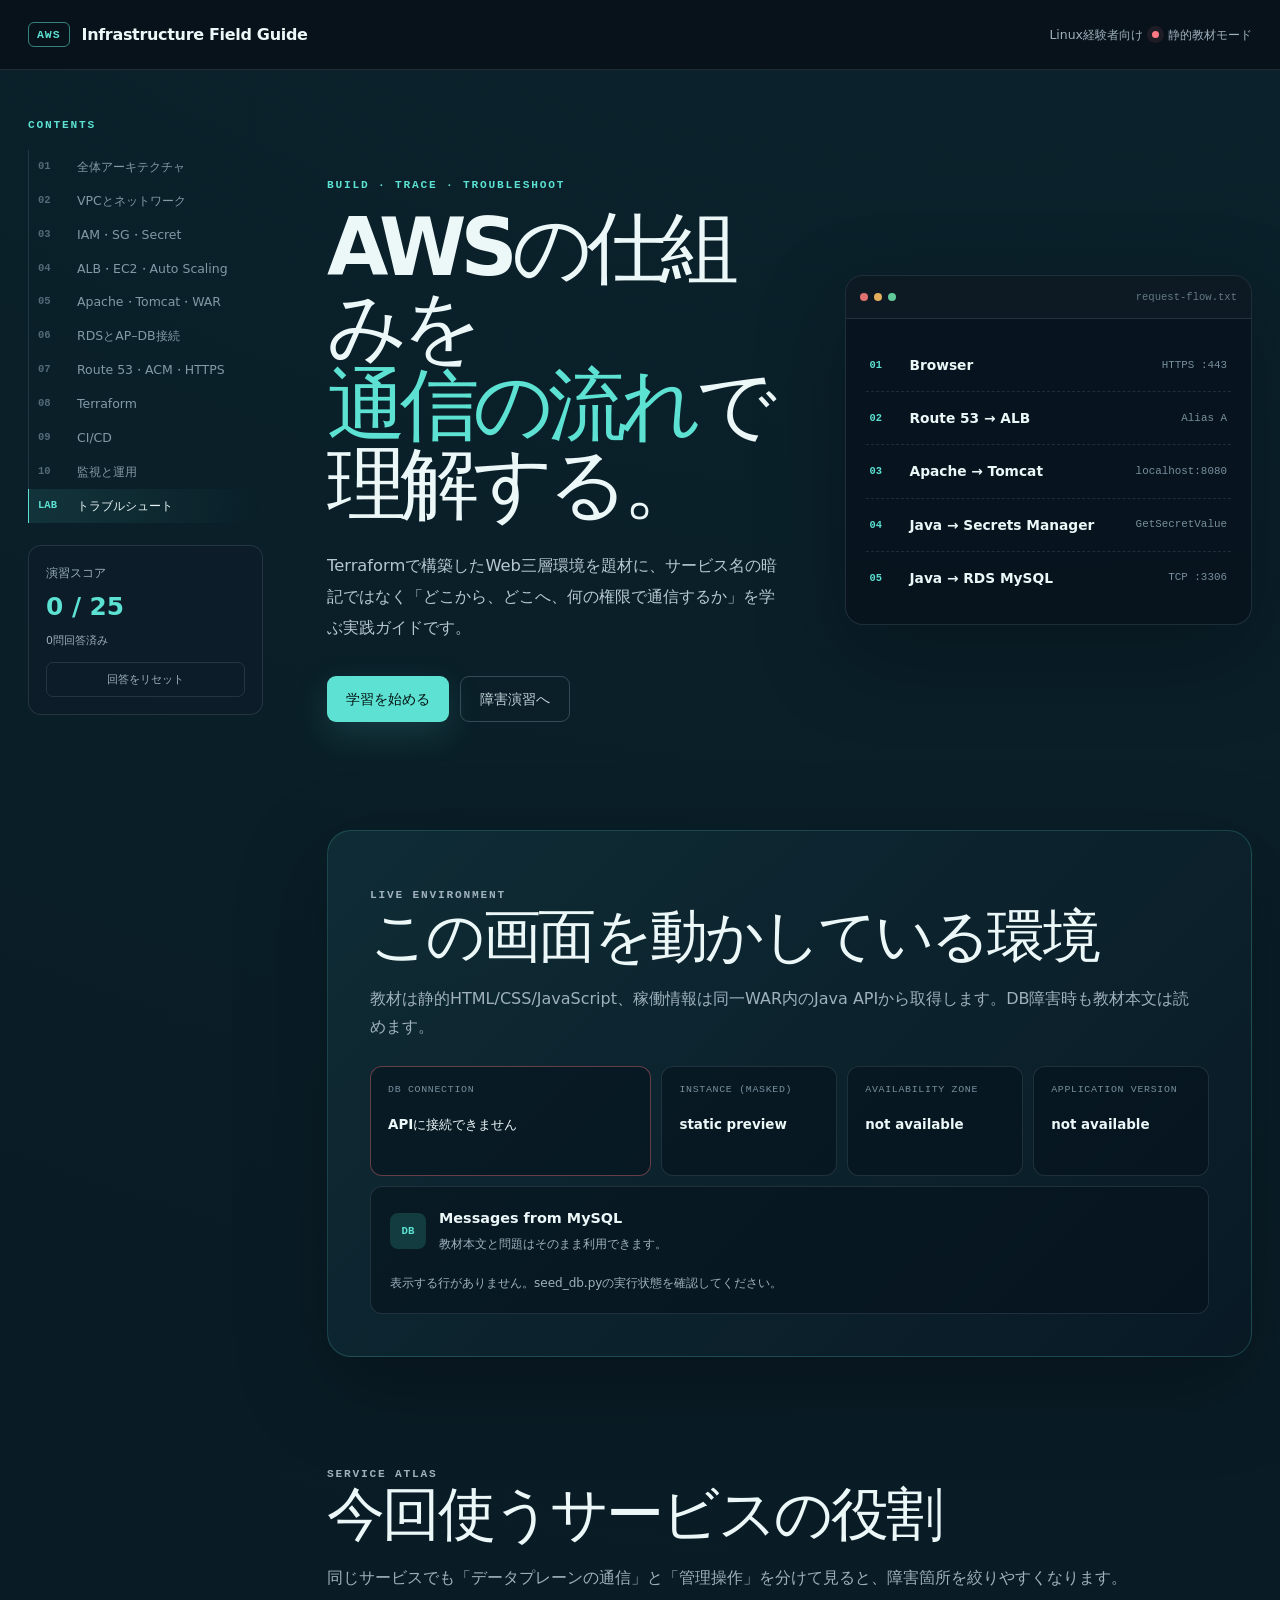
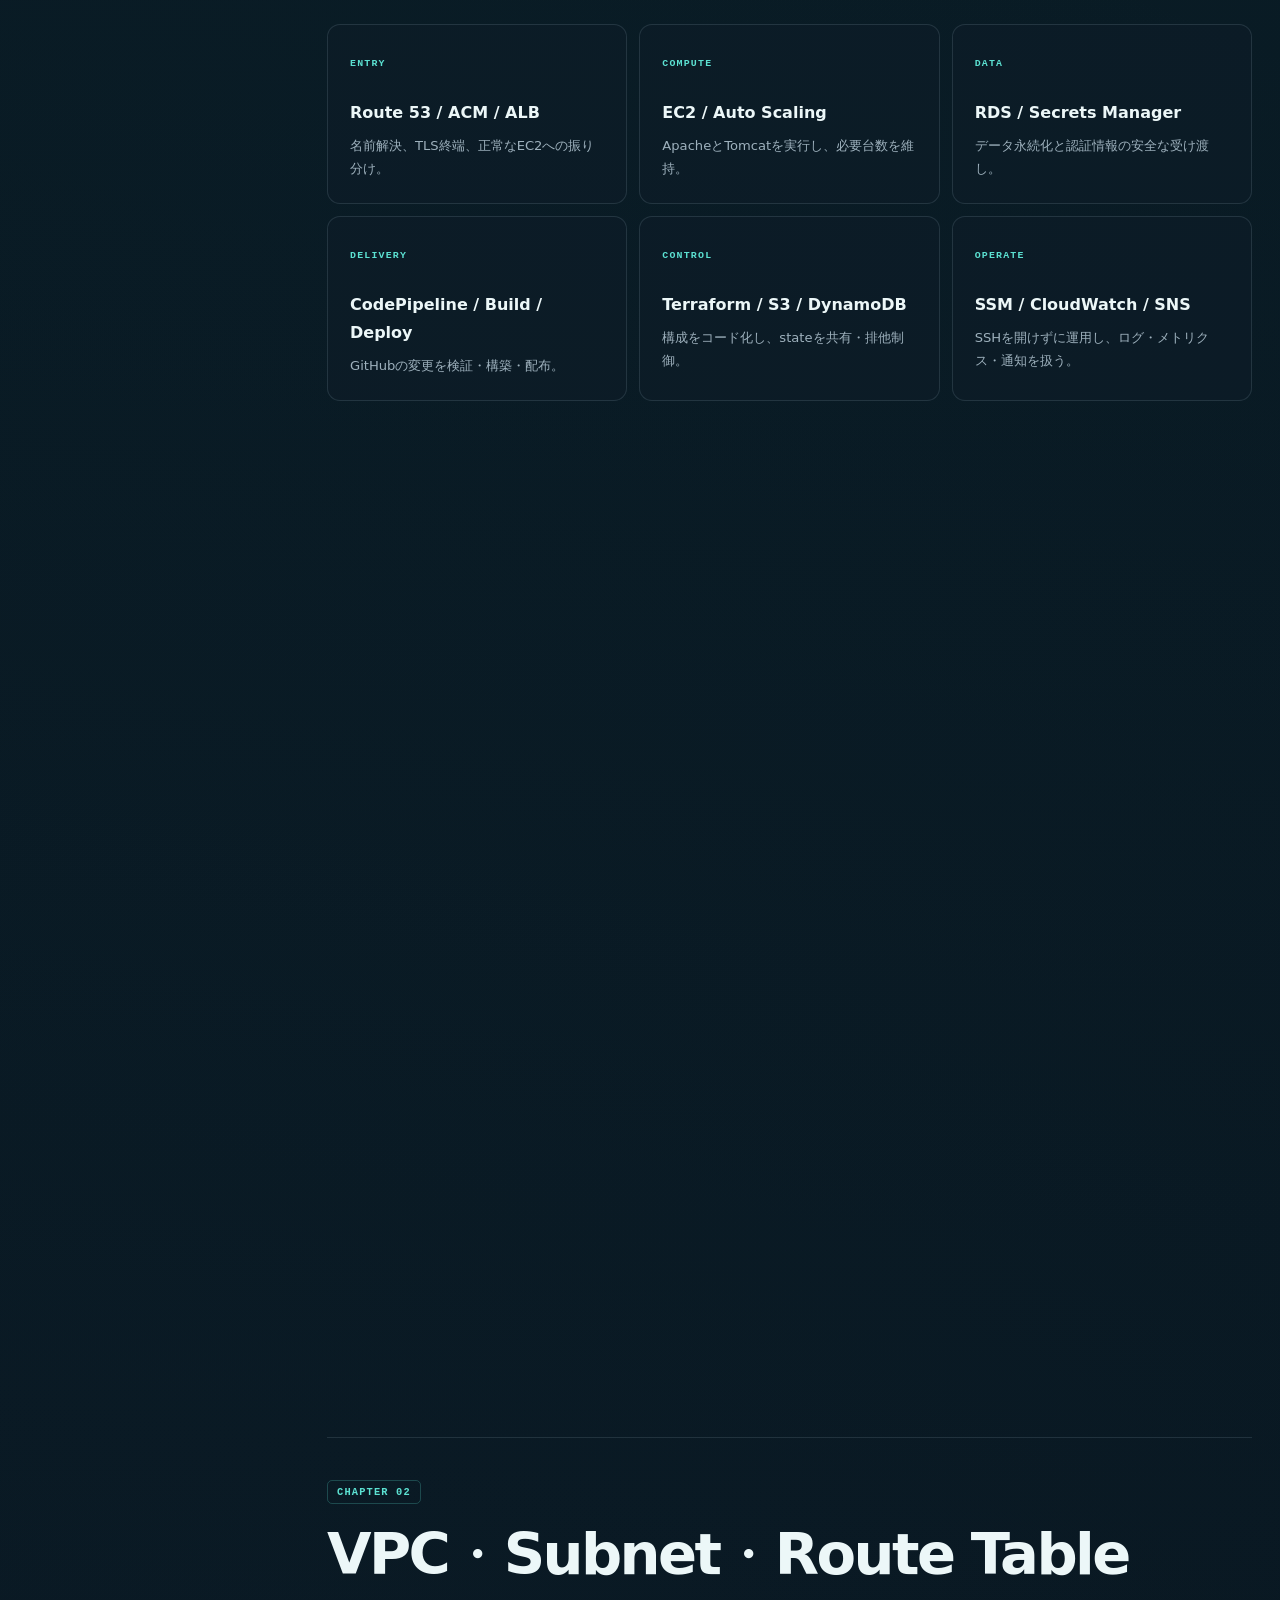
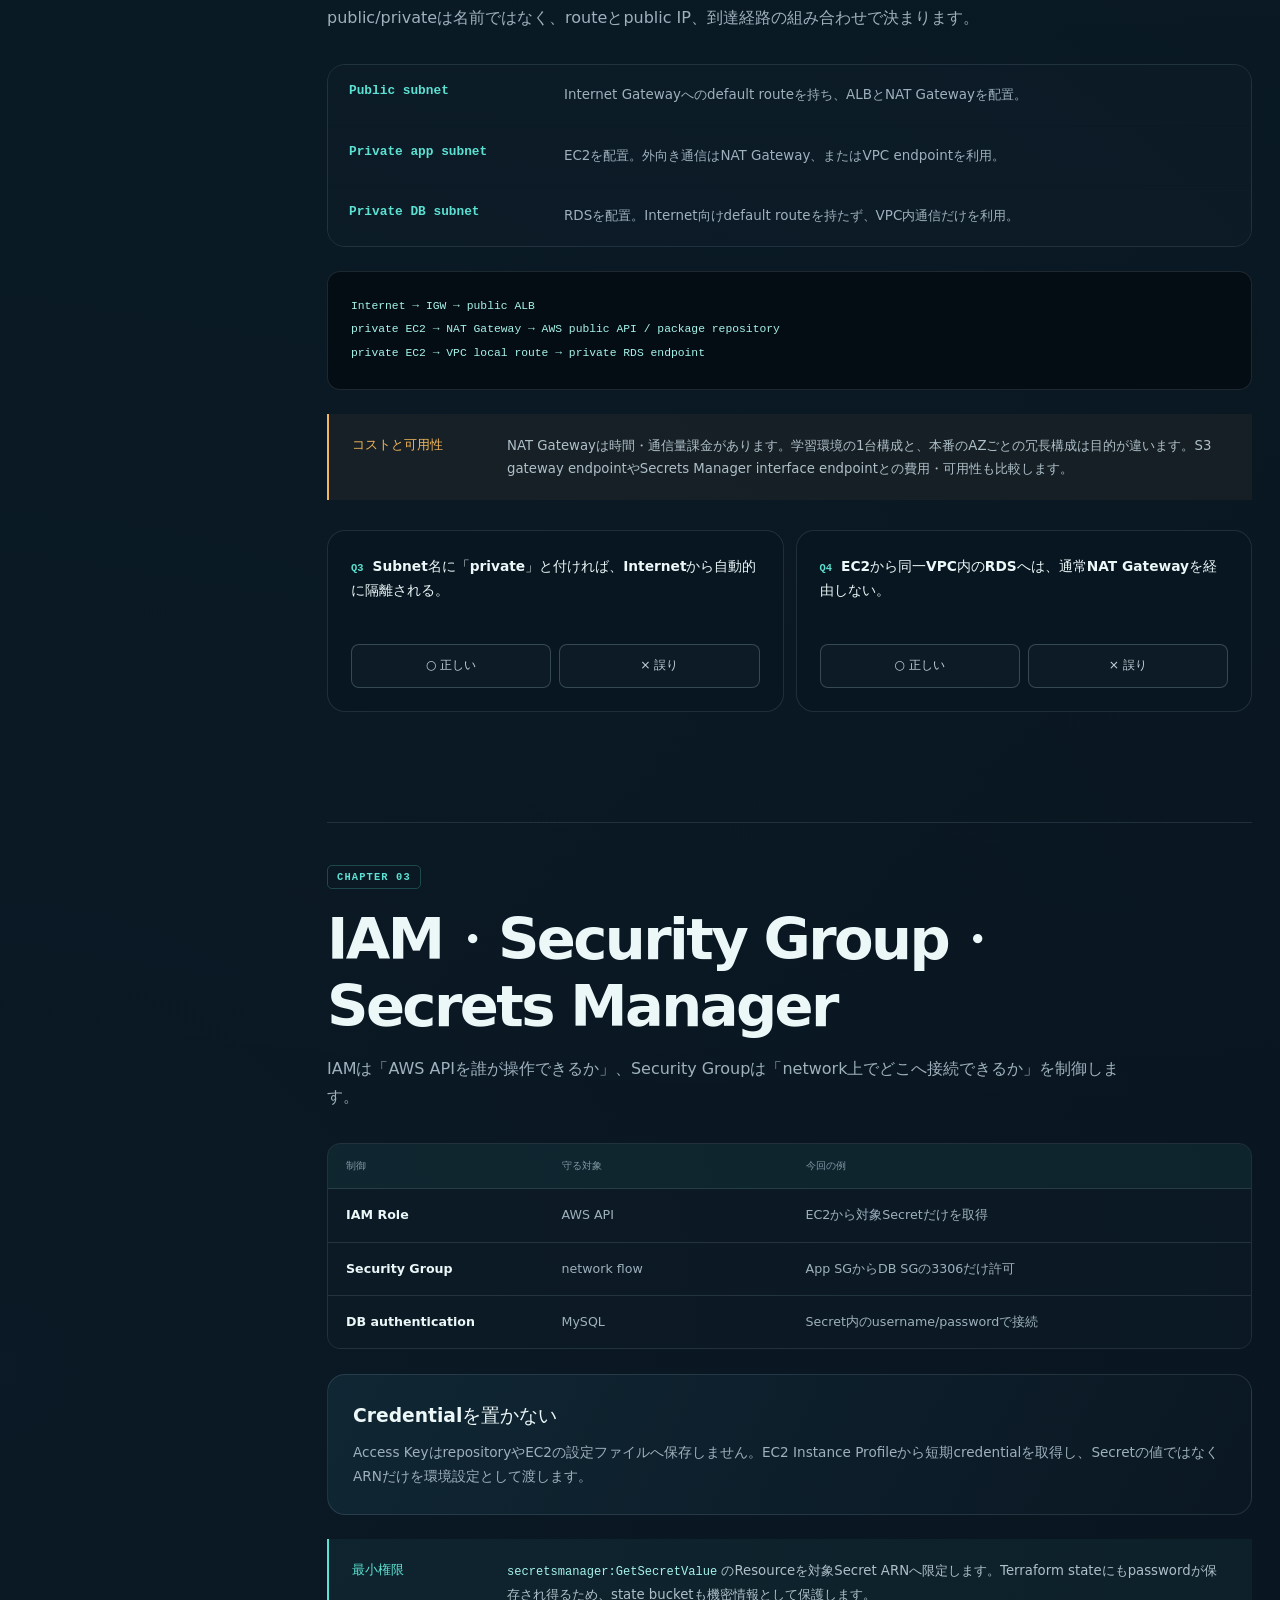
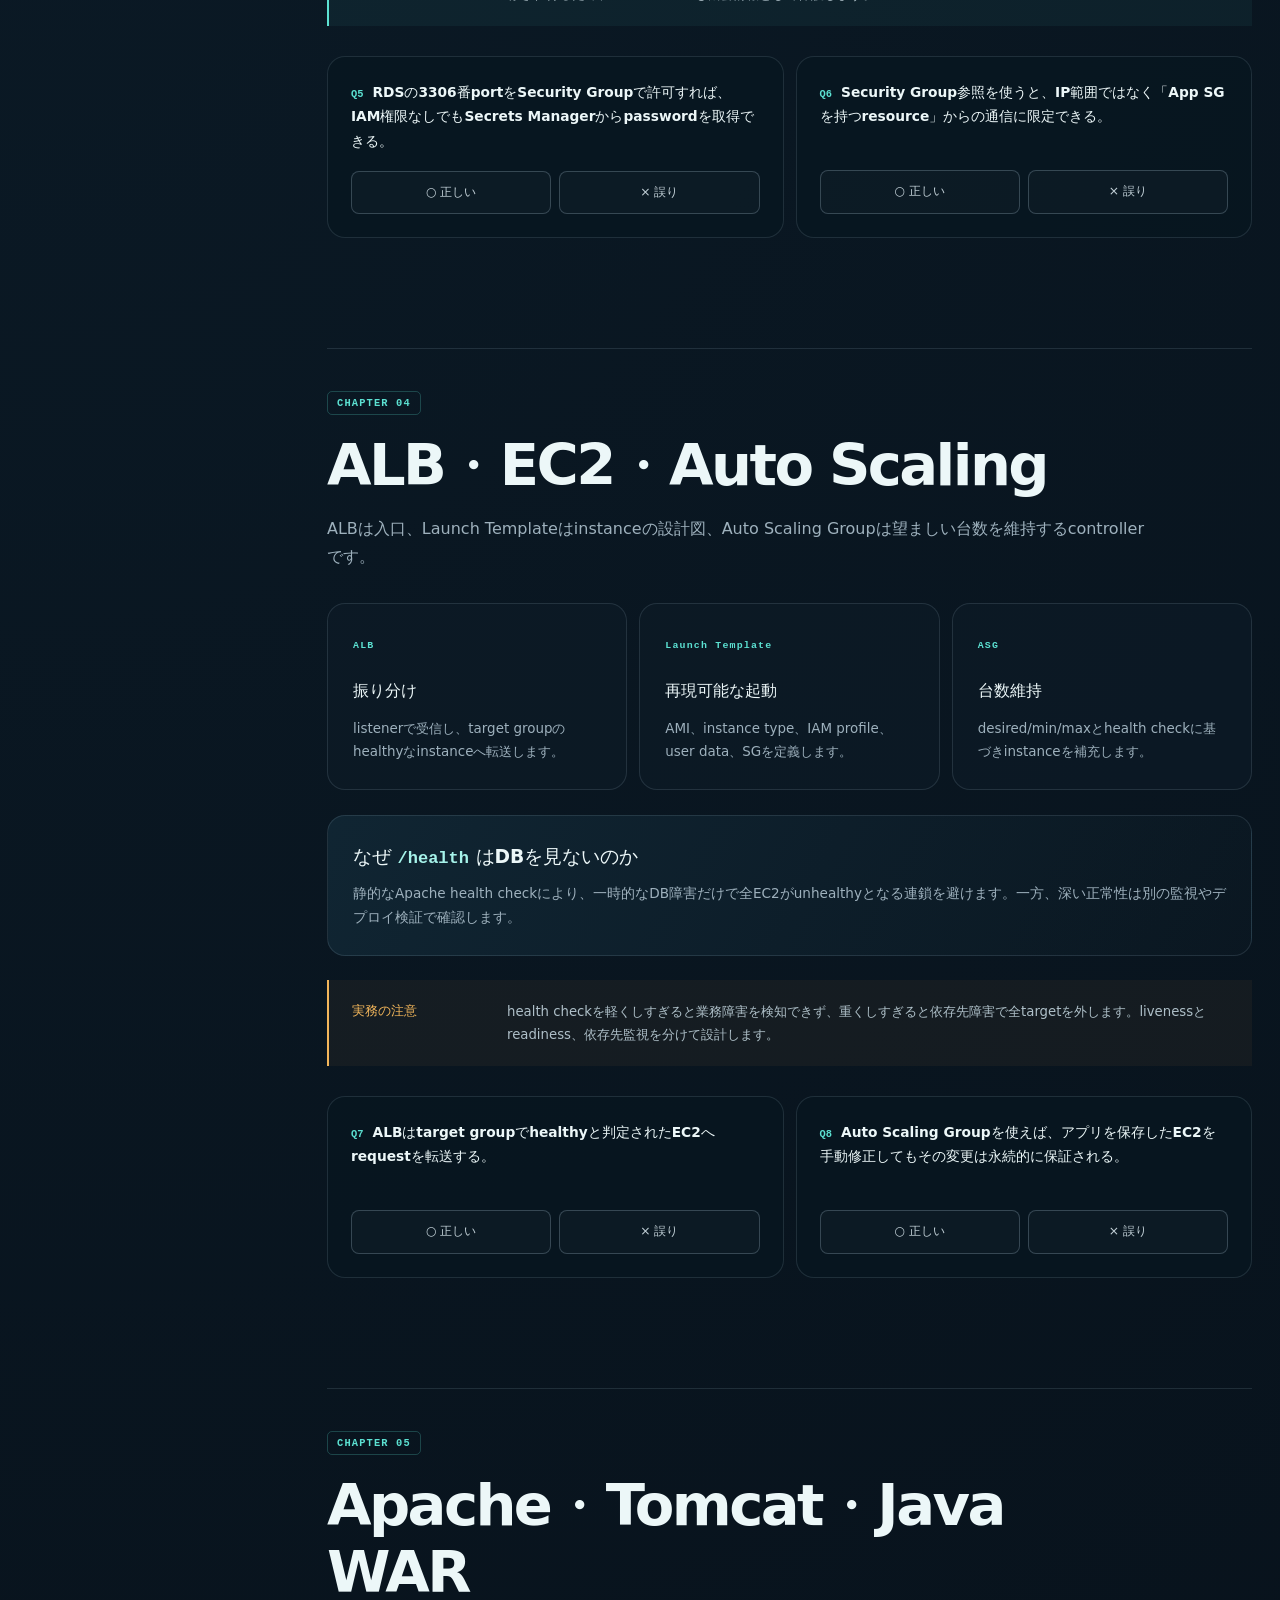
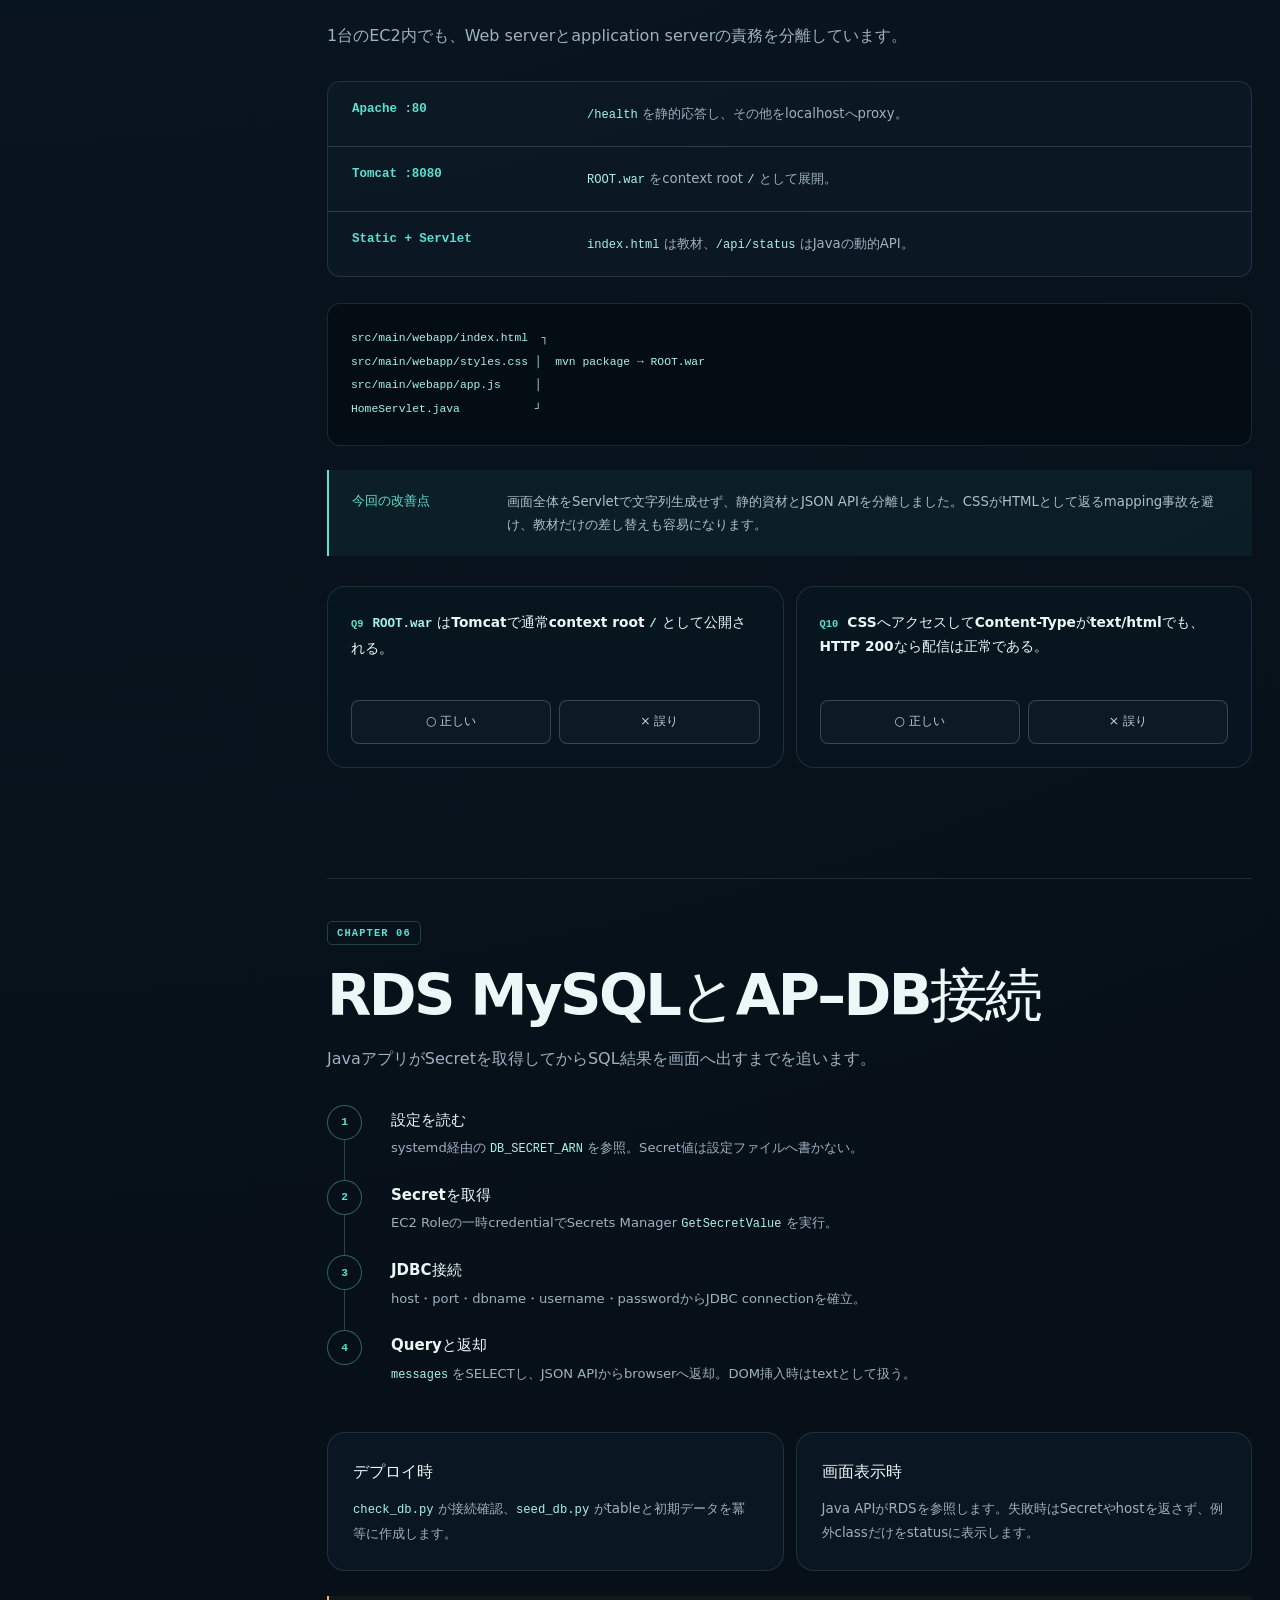
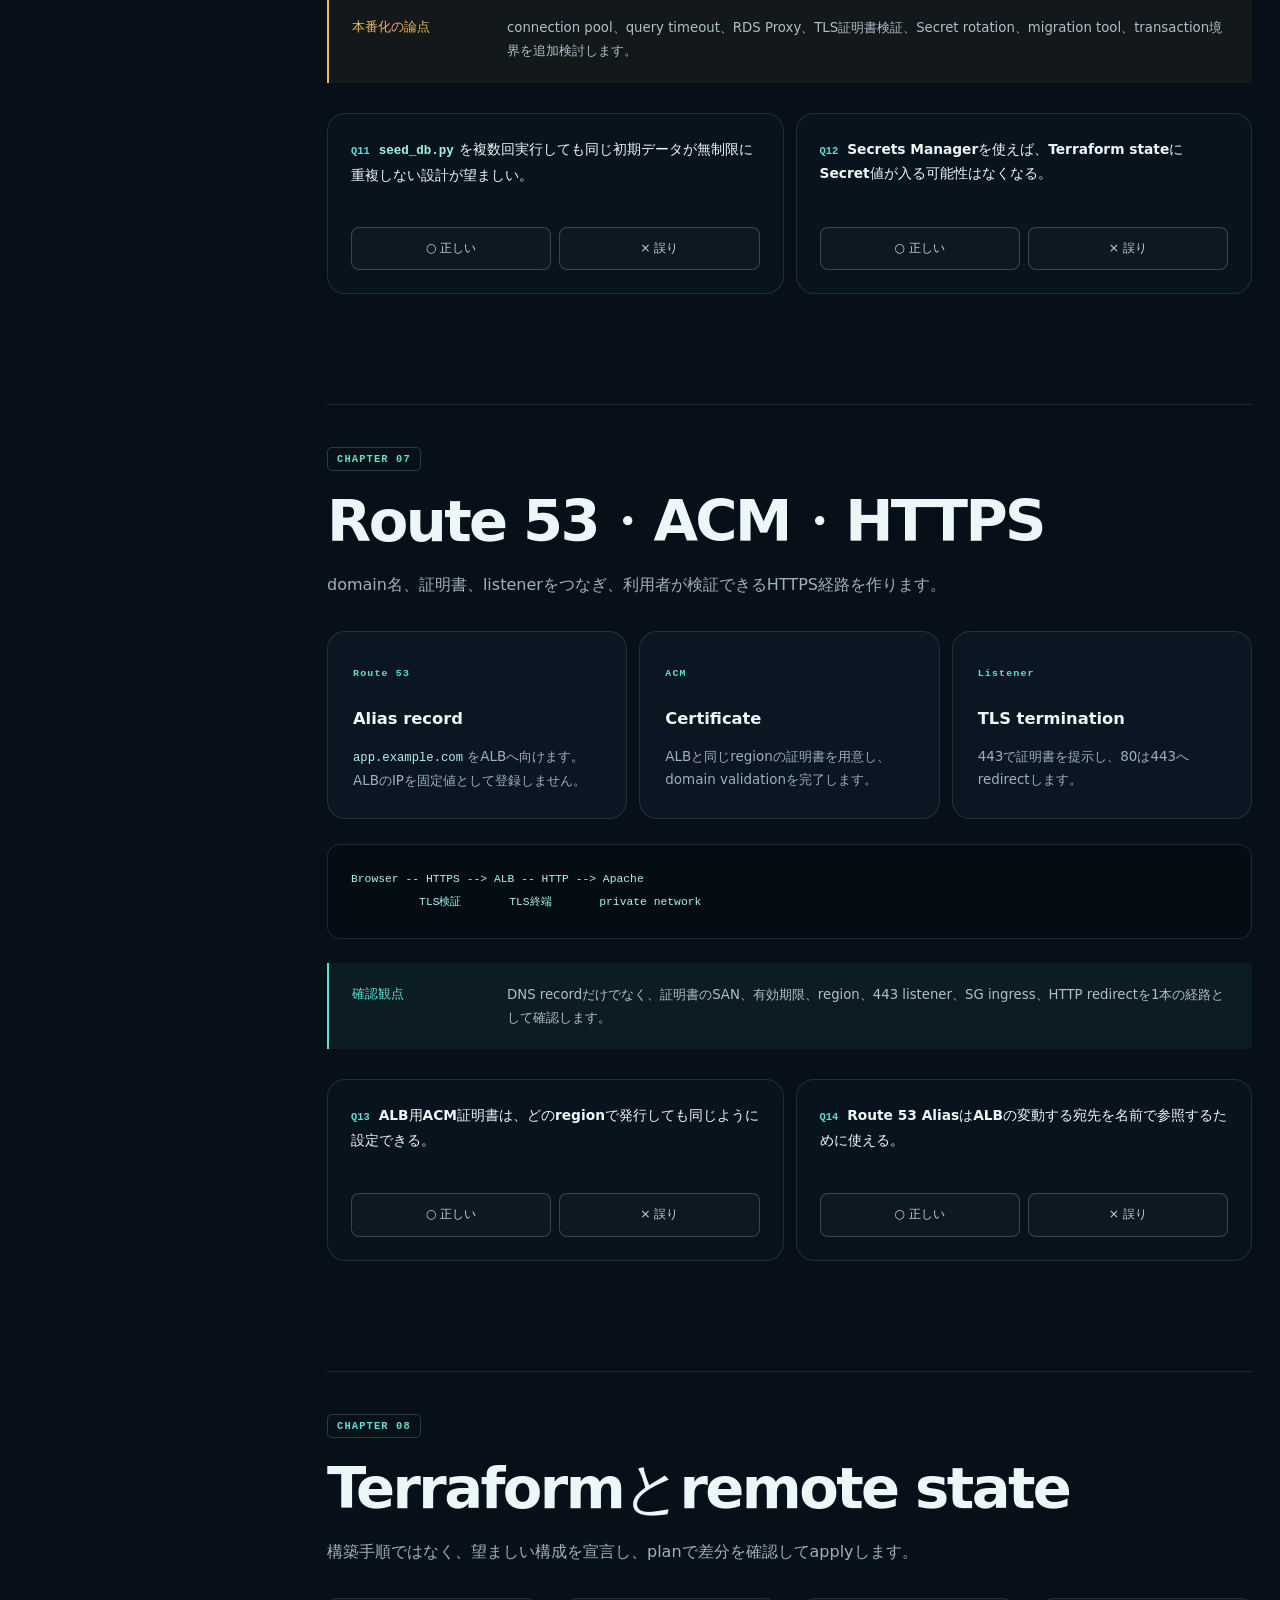
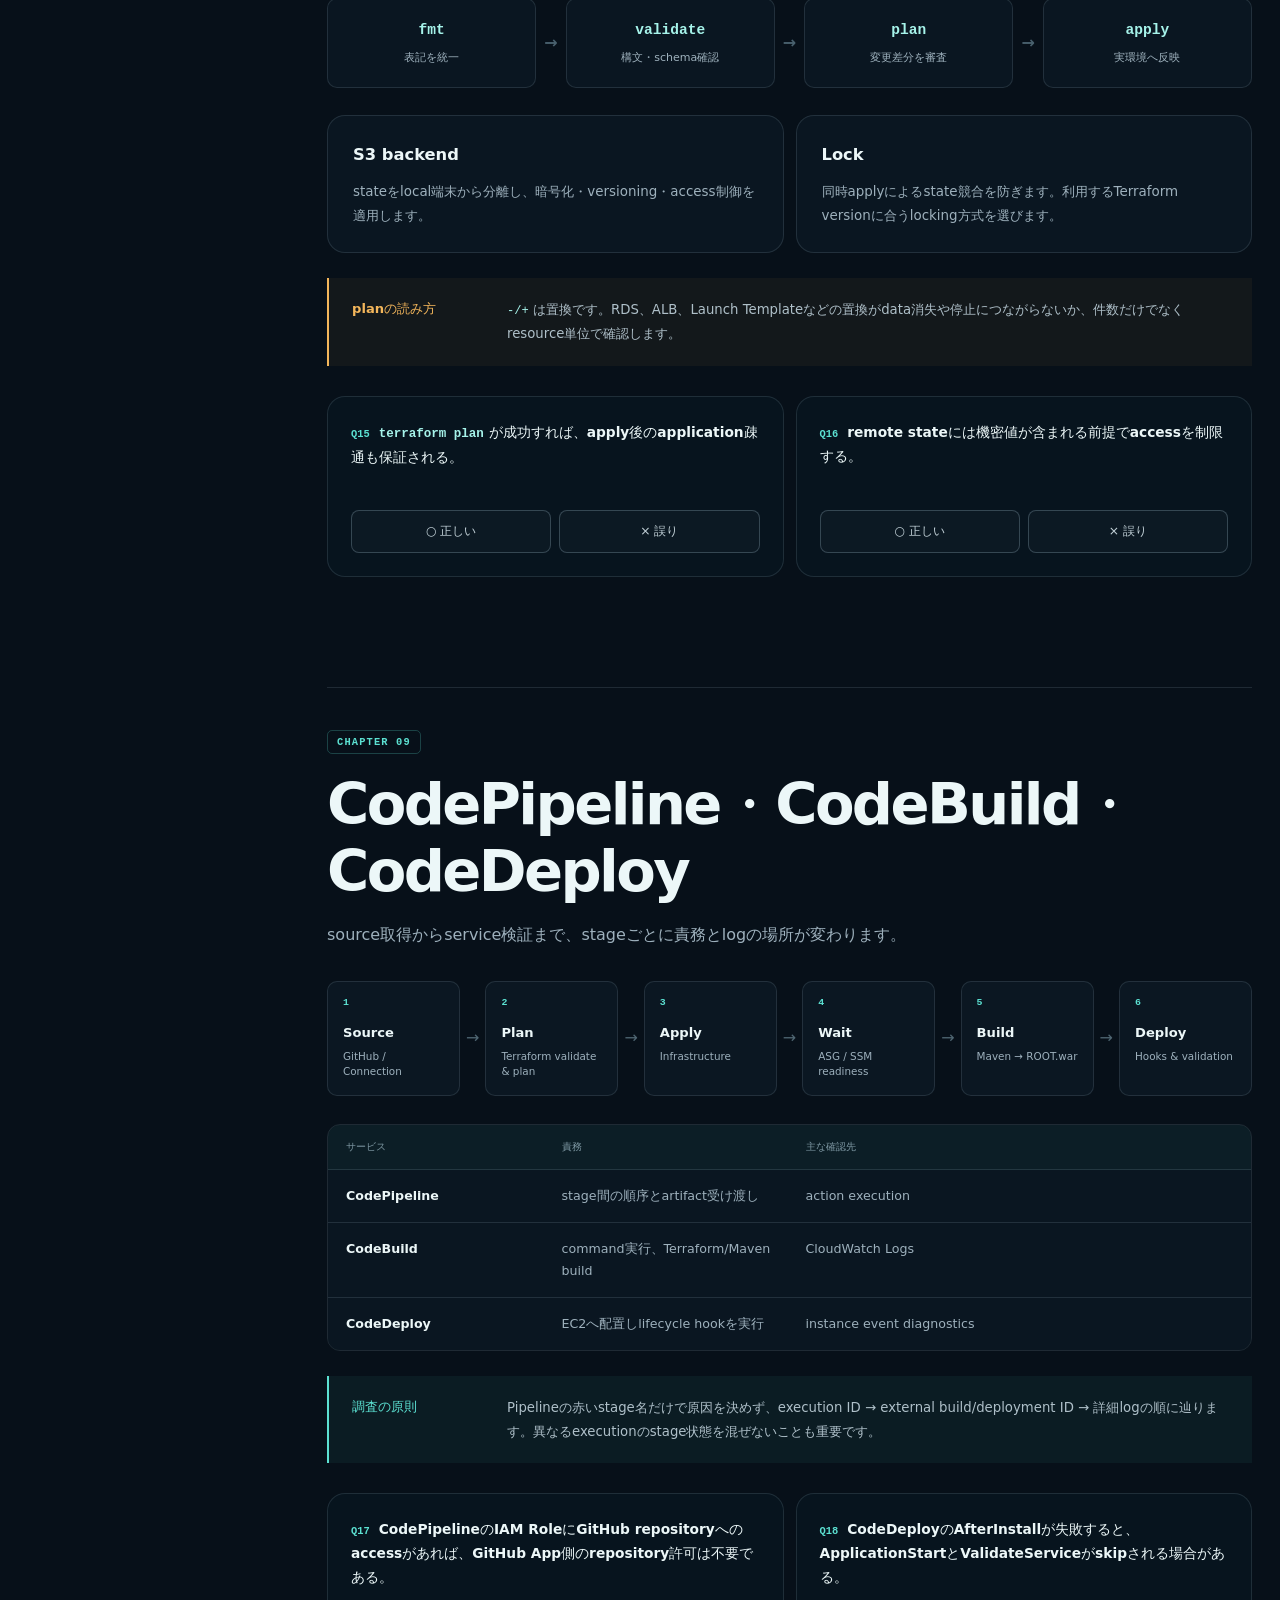
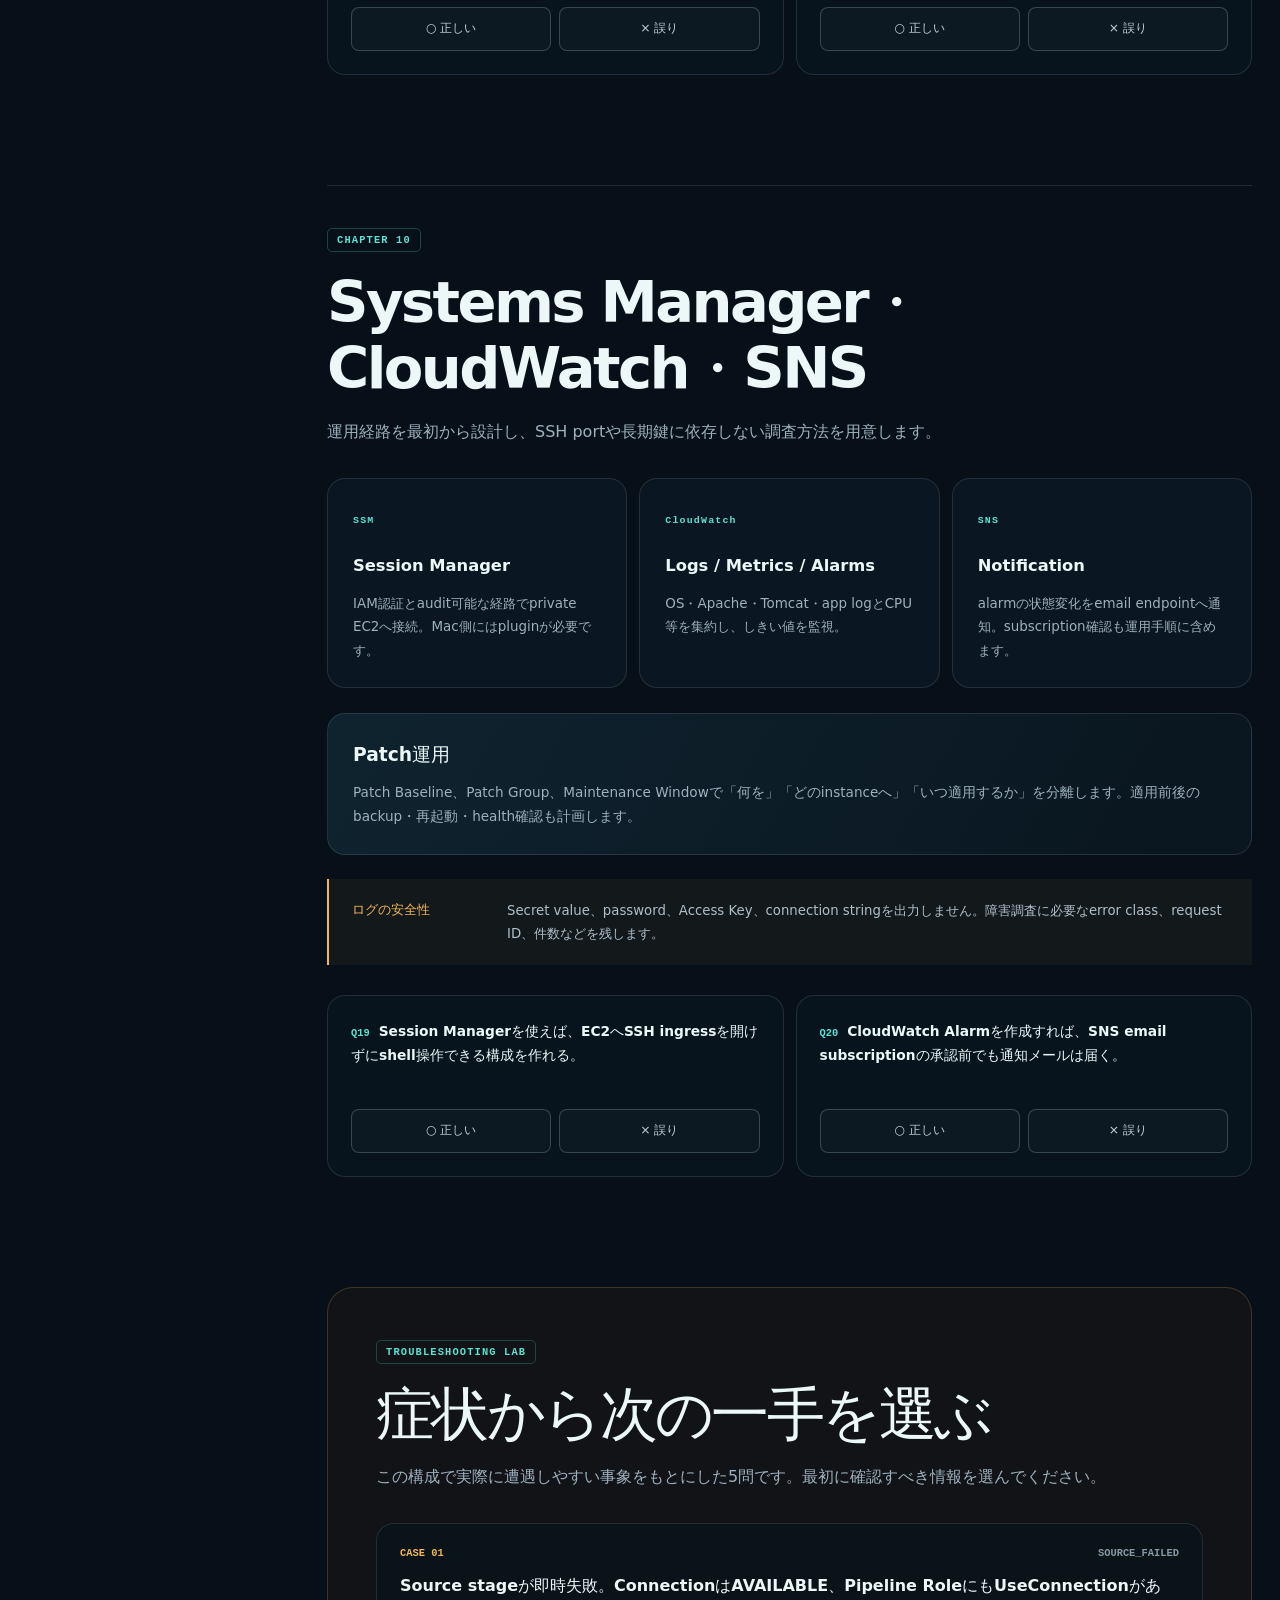
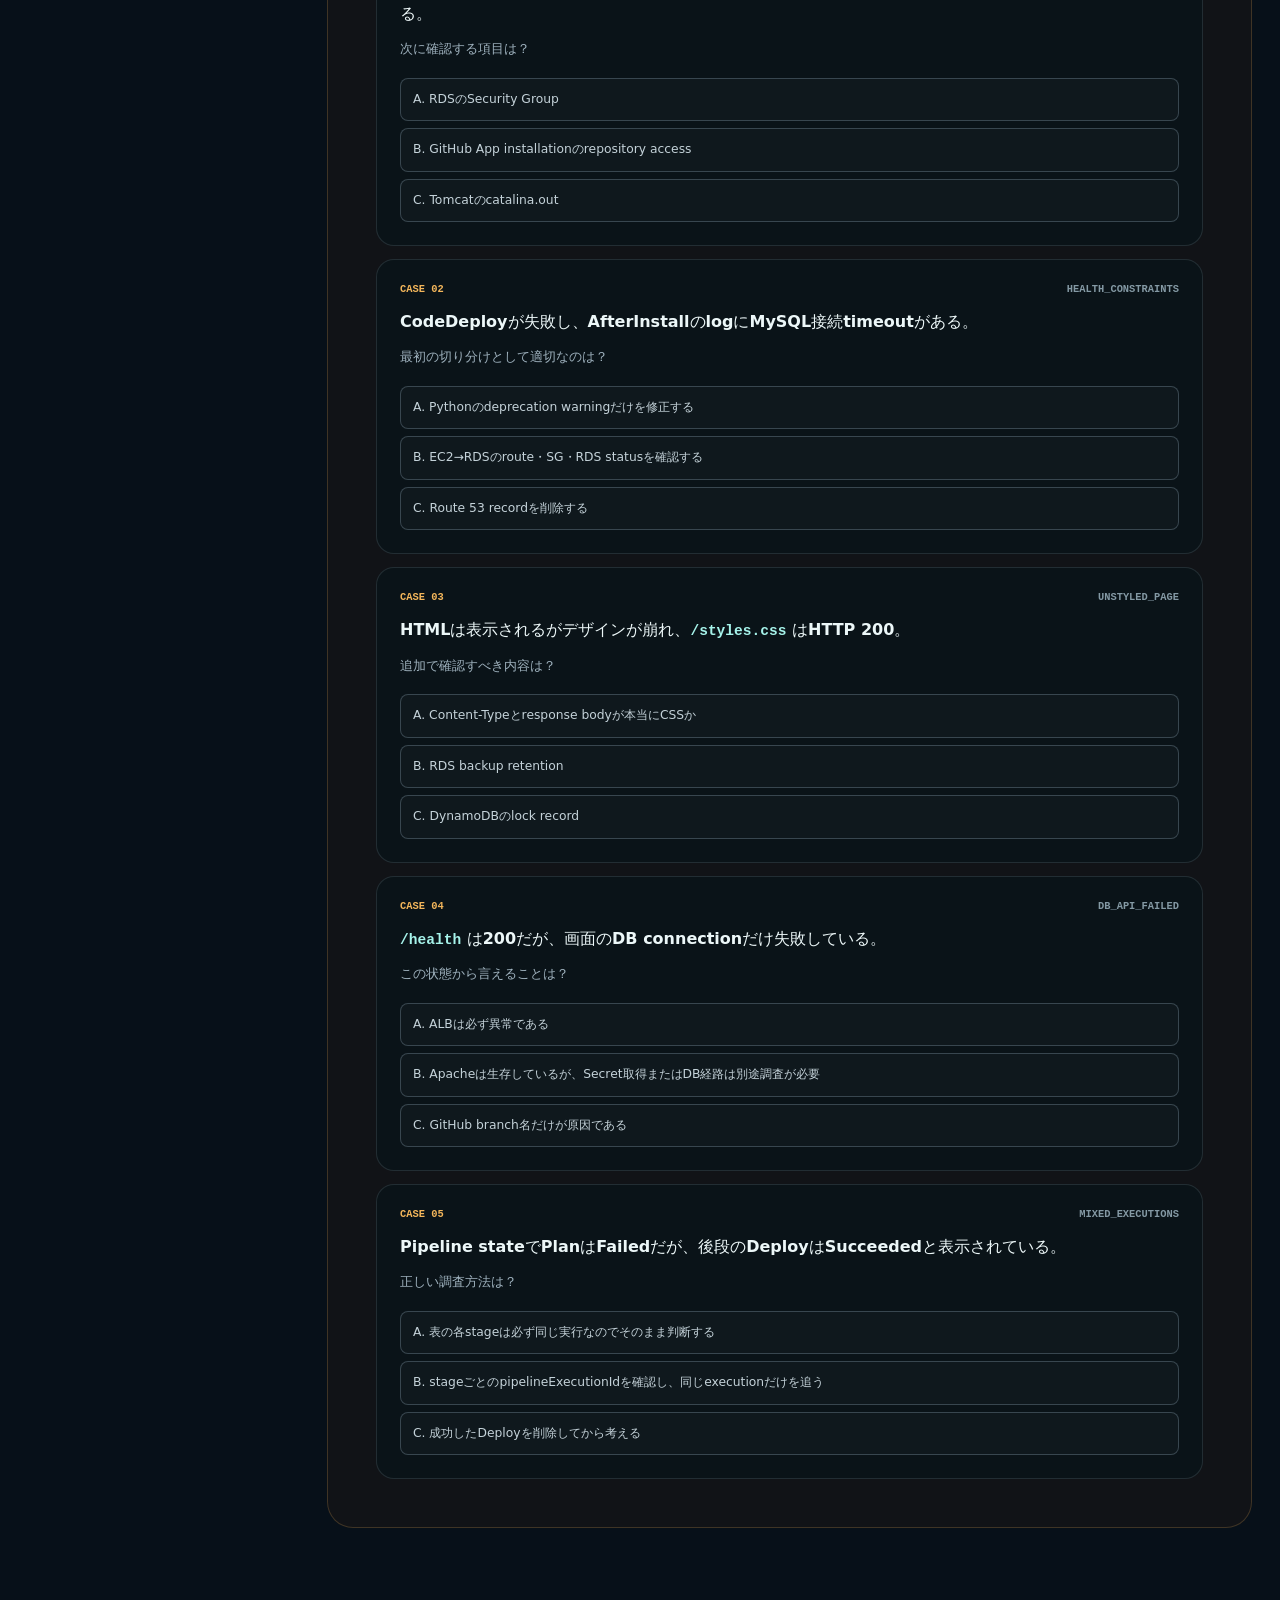
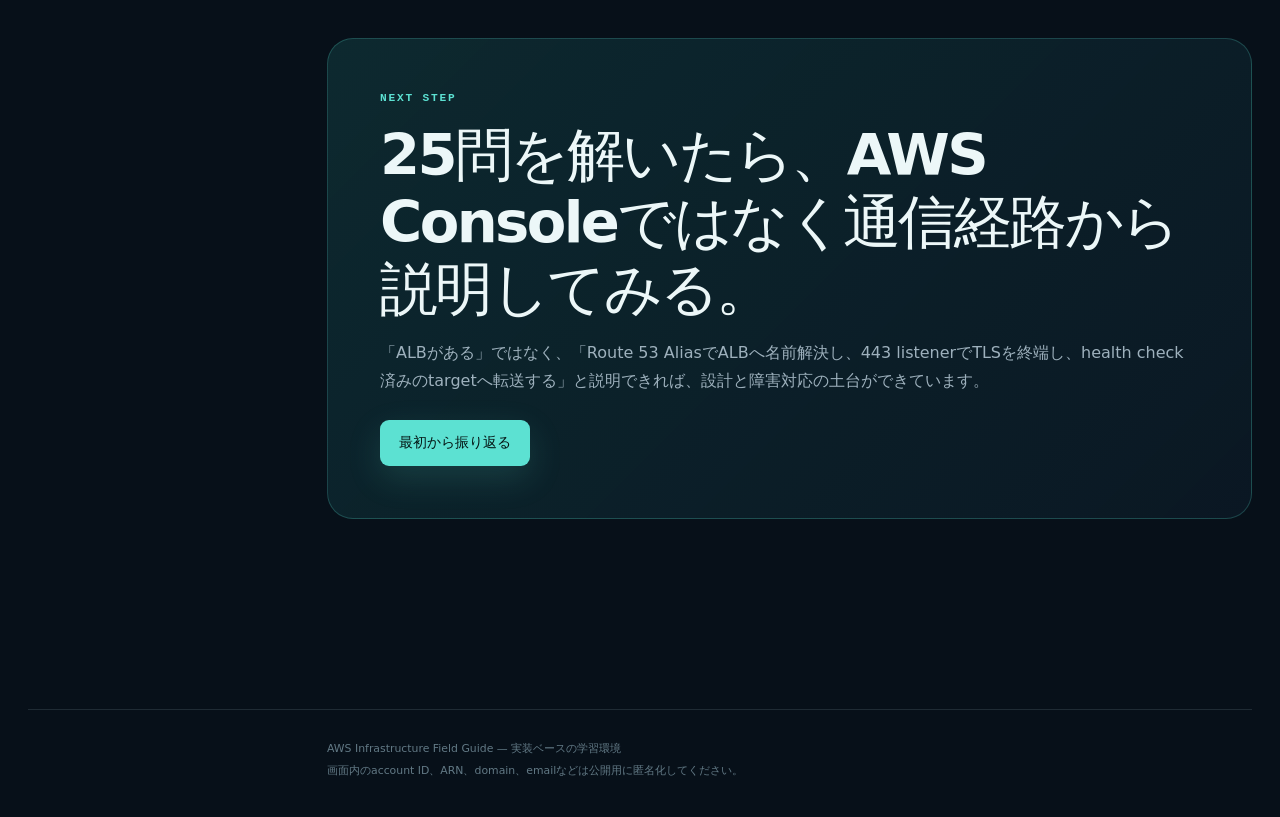
==== app/tomcat-app/src/main/webapp/index.html @ 2e0bf437 "Replace application with AWS learning guide" ====
<!doctype html>
<html lang="ja">
<head>
  <meta charset="utf-8">
  <meta name="viewport" content="width=device-width, initial-scale=1">
  <meta name="description" content="Linux経験者向けに、TerraformとAWSのWeb三層構成、CI/CD、監視運用を実装ベースで学ぶ教材サイトです。">
  <title>AWS Infrastructure Field Guide</title>
  <link rel="stylesheet" href="styles.css">
  <script src="app.js" defer></script>
</head>
<body>
  <a class="skip-link" href="#main-content">本文へ移動</a>

  <header class="site-header">
    <a class="brand" href="#top" aria-label="ページ先頭へ">
      <span class="brand-mark">AWS</span>
      <span>Infrastructure Field Guide</span>
    </a>
    <div class="header-meta">
      <span>Linux経験者向け</span>
      <span class="status-dot" aria-hidden="true"></span>
      <span id="header-runtime-status">環境情報を確認中</span>
    </div>
  </header>

  <div class="reading-progress" aria-hidden="true"><span id="reading-progress-bar"></span></div>

  <div class="mobile-navigation">
    <label for="chapter-select">章を選ぶ</label>
    <select id="chapter-select">
      <option value="#top">トップ</option>
      <option value="#chapter-1">01 全体アーキテクチャ</option>
      <option value="#chapter-2">02 VPCとネットワーク</option>
      <option value="#chapter-3">03 IAM・SG・Secret</option>
      <option value="#chapter-4">04 ALB・EC2・Auto Scaling</option>
      <option value="#chapter-5">05 Apache・Tomcat・WAR</option>
      <option value="#chapter-6">06 RDSとAP–DB接続</option>
      <option value="#chapter-7">07 Route 53・ACM・HTTPS</option>
      <option value="#chapter-8">08 Terraform</option>
      <option value="#chapter-9">09 CI/CD</option>
      <option value="#chapter-10">10 監視と運用</option>
      <option value="#troubleshooting">実践トラブルシュート</option>
    </select>
  </div>

  <div class="page-shell">
    <aside class="sidebar" aria-label="章ナビゲーション">
      <p class="sidebar-label">CONTENTS</p>
      <nav>
        <a href="#chapter-1"><span>01</span>全体アーキテクチャ</a>
        <a href="#chapter-2"><span>02</span>VPCとネットワーク</a>
        <a href="#chapter-3"><span>03</span>IAM・SG・Secret</a>
        <a href="#chapter-4"><span>04</span>ALB・EC2・Auto Scaling</a>
        <a href="#chapter-5"><span>05</span>Apache・Tomcat・WAR</a>
        <a href="#chapter-6"><span>06</span>RDSとAP–DB接続</a>
        <a href="#chapter-7"><span>07</span>Route 53・ACM・HTTPS</a>
        <a href="#chapter-8"><span>08</span>Terraform</a>
        <a href="#chapter-9"><span>09</span>CI/CD</a>
        <a href="#chapter-10"><span>10</span>監視と運用</a>
        <a href="#troubleshooting"><span>LAB</span>トラブルシュート</a>
      </nav>
      <div class="score-panel" aria-live="polite">
        <span>演習スコア</span>
        <strong><span id="score-correct">0</span> / <span id="score-total">25</span></strong>
        <small><span id="score-answered">0</span>問回答済み</small>
        <button id="reset-quiz" type="button">回答をリセット</button>
      </div>
    </aside>

    <main id="main-content">
      <section class="hero" id="top">
        <div class="hero-copy">
          <p class="eyebrow">BUILD · TRACE · TROUBLESHOOT</p>
          <h1>AWSの仕組みを<br><em>通信の流れ</em>で理解する。</h1>
          <p class="hero-lead">Terraformで構築したWeb三層環境を題材に、サービス名の暗記ではなく「どこから、どこへ、何の権限で通信するか」を学ぶ実践ガイドです。</p>
          <div class="hero-actions">
            <a class="button primary" href="#chapter-1">学習を始める</a>
            <a class="button secondary" href="#troubleshooting">障害演習へ</a>
          </div>
        </div>
        <div class="terminal-card" aria-label="アーキテクチャの通信経路">
          <div class="terminal-bar"><i></i><i></i><i></i><span>request-flow.txt</span></div>
          <ol class="request-flow">
            <li><b>01</b><span>Browser</span><code>HTTPS :443</code></li>
            <li><b>02</b><span>Route 53 → ALB</span><code>Alias A</code></li>
            <li><b>03</b><span>Apache → Tomcat</span><code>localhost:8080</code></li>
            <li><b>04</b><span>Java → Secrets Manager</span><code>GetSecretValue</code></li>
            <li><b>05</b><span>Java → RDS MySQL</span><code>TCP :3306</code></li>
          </ol>
        </div>
      </section>

      <section class="runtime" aria-labelledby="runtime-title">
        <div class="section-heading compact">
          <p class="kicker">LIVE ENVIRONMENT</p>
          <h2 id="runtime-title">この画面を動かしている環境</h2>
          <p>教材は静的HTML/CSS/JavaScript、稼働情報は同一WAR内のJava APIから取得します。DB障害時も教材本文は読めます。</p>
        </div>
        <div class="runtime-grid">
          <article class="metric-card" id="db-status-card"><span>DB connection</span><strong id="db-status">確認中…</strong></article>
          <article class="metric-card"><span>Instance (masked)</span><strong id="instance-id">確認中…</strong></article>
          <article class="metric-card"><span>Availability Zone</span><strong id="availability-zone">確認中…</strong></article>
          <article class="metric-card"><span>Application version</span><strong id="app-version">確認中…</strong></article>
        </div>
        <div class="db-message-panel">
          <div><span class="panel-icon">DB</span><div><h3>Messages from MySQL</h3><p id="runtime-time">API応答を待っています。</p></div></div>
          <div id="db-messages" class="db-messages"><p class="muted">接続後に初期データを表示します。</p></div>
        </div>
      </section>

      <section class="service-atlas" aria-labelledby="atlas-title">
        <div class="section-heading">
          <p class="kicker">SERVICE ATLAS</p>
          <h2 id="atlas-title">今回使うサービスの役割</h2>
          <p>同じサービスでも「データプレーンの通信」と「管理操作」を分けて見ると、障害箇所を絞りやすくなります。</p>
        </div>
        <div class="atlas-grid">
          <article><span>ENTRY</span><h3>Route 53 / ACM / ALB</h3><p>名前解決、TLS終端、正常なEC2への振り分け。</p></article>
          <article><span>COMPUTE</span><h3>EC2 / Auto Scaling</h3><p>ApacheとTomcatを実行し、必要台数を維持。</p></article>
          <article><span>DATA</span><h3>RDS / Secrets Manager</h3><p>データ永続化と認証情報の安全な受け渡し。</p></article>
          <article><span>DELIVERY</span><h3>CodePipeline / Build / Deploy</h3><p>GitHubの変更を検証・構築・配布。</p></article>
          <article><span>CONTROL</span><h3>Terraform / S3 / DynamoDB</h3><p>構成をコード化し、stateを共有・排他制御。</p></article>
          <article><span>OPERATE</span><h3>SSM / CloudWatch / SNS</h3><p>SSHを開けずに運用し、ログ・メトリクス・通知を扱う。</p></article>
        </div>
      </section>

      <section class="chapter" id="chapter-1" data-chapter="1">
        <div class="chapter-number">CHAPTER 01</div>
        <div class="section-heading"><h2>全体アーキテクチャと責任分担</h2><p>最初に「1回のHTTPリクエスト」と「1回のデプロイ」が通る経路を別々に整理します。</p></div>
        <div class="learning-grid">
          <article class="concept-card"><h3>ユーザー通信</h3><ol class="numbered"><li>Route 53が名前をALBへ解決</li><li>ALBが正常なEC2を選択</li><li>ApacheがTomcatへreverse proxy</li><li>JavaがSecretを取得してRDSへ接続</li></ol></article>
          <article class="concept-card"><h3>デプロイ通信</h3><ol class="numbered"><li>CodeConnectionsがGitHub変更を取得</li><li>CodeBuildがTerraformとWARをbuild</li><li>S3 artifactをCodeDeployが取得</li><li>hookで配置・DB確認・service検証</li></ol></article>
        </div>
        <aside class="field-note"><strong>実務の視点</strong><p>構成図には通信方向、protocol/port、認証方式、障害時の影響範囲を併記します。「サービスがある」だけでは運用設計になりません。</p></aside>
        <div class="quiz-set" aria-label="第1章 確認問題">
          <div class="quiz-card" data-kind="boolean" data-correct="false"><p><span>Q1</span>ブラウザはRoute 53を経由してHTTPリクエスト本文をALBへ送る。</p><div class="answer-buttons"><button type="button" data-choice="true">○ 正しい</button><button type="button" data-choice="false">× 誤り</button></div><div class="quiz-feedback" hidden></div><p class="quiz-explanation" hidden>Route 53の役割はDNS名前解決です。HTTPリクエスト自体は、名前解決で得たALBの宛先へ送られます。</p></div>
          <div class="quiz-card" data-kind="boolean" data-correct="true"><p><span>Q2</span>ユーザー通信とデプロイ通信は経路も権限も異なるため、分けて設計・調査する。</p><div class="answer-buttons"><button type="button" data-choice="true">○ 正しい</button><button type="button" data-choice="false">× 誤り</button></div><div class="quiz-feedback" hidden></div><p class="quiz-explanation" hidden>ALB経由のWeb通信と、CodePipeline/CodeBuild/CodeDeployの管理操作では、利用主体・IAM権限・ログが異なります。</p></div>
        </div>
      </section>

      <section class="chapter" id="chapter-2" data-chapter="2">
        <div class="chapter-number">CHAPTER 02</div>
        <div class="section-heading"><h2>VPC・Subnet・Route Table</h2><p>public/privateは名前ではなく、routeとpublic IP、到達経路の組み合わせで決まります。</p></div>
        <div class="definition-list">
          <div><dt>Public subnet</dt><dd>Internet Gatewayへのdefault routeを持ち、ALBとNAT Gatewayを配置。</dd></div>
          <div><dt>Private app subnet</dt><dd>EC2を配置。外向き通信はNAT Gateway、またはVPC endpointを利用。</dd></div>
          <div><dt>Private DB subnet</dt><dd>RDSを配置。Internet向けdefault routeを持たず、VPC内通信だけを利用。</dd></div>
        </div>
        <pre class="code-block"><code>Internet → IGW → public ALB
private EC2 → NAT Gateway → AWS public API / package repository
private EC2 → VPC local route → private RDS endpoint</code></pre>
        <aside class="field-note warning"><strong>コストと可用性</strong><p>NAT Gatewayは時間・通信量課金があります。学習環境の1台構成と、本番のAZごとの冗長構成は目的が違います。S3 gateway endpointやSecrets Manager interface endpointとの費用・可用性も比較します。</p></aside>
        <div class="quiz-set" aria-label="第2章 確認問題">
          <div class="quiz-card" data-kind="boolean" data-correct="false"><p><span>Q3</span>Subnet名に「private」と付ければ、Internetから自動的に隔離される。</p><div class="answer-buttons"><button type="button" data-choice="true">○ 正しい</button><button type="button" data-choice="false">× 誤り</button></div><div class="quiz-feedback" hidden></div><p class="quiz-explanation" hidden>名前は制御になりません。route table、public IP、IGW、Security Group、NACLなどの実設定で到達性が決まります。</p></div>
          <div class="quiz-card" data-kind="boolean" data-correct="true"><p><span>Q4</span>EC2から同一VPC内のRDSへは、通常NAT Gatewayを経由しない。</p><div class="answer-buttons"><button type="button" data-choice="true">○ 正しい</button><button type="button" data-choice="false">× 誤り</button></div><div class="quiz-feedback" hidden></div><p class="quiz-explanation" hidden>RDS endpointはprivate IPへ名前解決され、VPCのlocal routeで接続します。NATは主にprivate subnetから外部へ出る通信で使います。</p></div>
        </div>
      </section>

      <section class="chapter" id="chapter-3" data-chapter="3">
        <div class="chapter-number">CHAPTER 03</div>
        <div class="section-heading"><h2>IAM・Security Group・Secrets Manager</h2><p>IAMは「AWS APIを誰が操作できるか」、Security Groupは「network上でどこへ接続できるか」を制御します。</p></div>
        <div class="compare-table" role="table" aria-label="認可方式の比較">
          <div class="table-row head" role="row"><span>制御</span><span>守る対象</span><span>今回の例</span></div>
          <div class="table-row" role="row"><strong>IAM Role</strong><span>AWS API</span><span>EC2から対象Secretだけを取得</span></div>
          <div class="table-row" role="row"><strong>Security Group</strong><span>network flow</span><span>App SGからDB SGの3306だけ許可</span></div>
          <div class="table-row" role="row"><strong>DB authentication</strong><span>MySQL</span><span>Secret内のusername/passwordで接続</span></div>
        </div>
        <div class="callout"><h3>Credentialを置かない</h3><p>Access KeyはrepositoryやEC2の設定ファイルへ保存しません。EC2 Instance Profileから短期credentialを取得し、Secretの値ではなくARNだけを環境設定として渡します。</p></div>
        <aside class="field-note"><strong>最小権限</strong><p><code>secretsmanager:GetSecretValue</code> のResourceを対象Secret ARNへ限定します。Terraform stateにもpasswordが保存され得るため、state bucketも機密情報として保護します。</p></aside>
        <div class="quiz-set" aria-label="第3章 確認問題">
          <div class="quiz-card" data-kind="boolean" data-correct="false"><p><span>Q5</span>RDSの3306番portをSecurity Groupで許可すれば、IAM権限なしでもSecrets Managerからpasswordを取得できる。</p><div class="answer-buttons"><button type="button" data-choice="true">○ 正しい</button><button type="button" data-choice="false">× 誤り</button></div><div class="quiz-feedback" hidden></div><p class="quiz-explanation" hidden>network到達性とAWS APIの認可は別です。Secret取得にはIAM、RDS接続にはSGとDB認証の両方が必要です。</p></div>
          <div class="quiz-card" data-kind="boolean" data-correct="true"><p><span>Q6</span>Security Group参照を使うと、IP範囲ではなく「App SGを持つresource」からの通信に限定できる。</p><div class="answer-buttons"><button type="button" data-choice="true">○ 正しい</button><button type="button" data-choice="false">× 誤り</button></div><div class="quiz-feedback" hidden></div><p class="quiz-explanation" hidden>App SGをDB SG ingressのsourceにすることで、instanceのprivate IPが変わっても役割単位で制御できます。</p></div>
        </div>
      </section>

      <section class="chapter" id="chapter-4" data-chapter="4">
        <div class="chapter-number">CHAPTER 04</div>
        <div class="section-heading"><h2>ALB・EC2・Auto Scaling</h2><p>ALBは入口、Launch Templateはinstanceの設計図、Auto Scaling Groupは望ましい台数を維持するcontrollerです。</p></div>
        <div class="learning-grid three">
          <article class="concept-card"><span class="tag">ALB</span><h3>振り分け</h3><p>listenerで受信し、target groupのhealthyなinstanceへ転送します。</p></article>
          <article class="concept-card"><span class="tag">Launch Template</span><h3>再現可能な起動</h3><p>AMI、instance type、IAM profile、user data、SGを定義します。</p></article>
          <article class="concept-card"><span class="tag">ASG</span><h3>台数維持</h3><p>desired/min/maxとhealth checkに基づきinstanceを補充します。</p></article>
        </div>
        <div class="callout"><h3>なぜ <code>/health</code> はDBを見ないのか</h3><p>静的なApache health checkにより、一時的なDB障害だけで全EC2がunhealthyとなる連鎖を避けます。一方、深い正常性は別の監視やデプロイ検証で確認します。</p></div>
        <aside class="field-note warning"><strong>実務の注意</strong><p>health checkを軽くしすぎると業務障害を検知できず、重くしすぎると依存先障害で全targetを外します。livenessとreadiness、依存先監視を分けて設計します。</p></aside>
        <div class="quiz-set" aria-label="第4章 確認問題">
          <div class="quiz-card" data-kind="boolean" data-correct="true"><p><span>Q7</span>ALBはtarget groupでhealthyと判定されたEC2へrequestを転送する。</p><div class="answer-buttons"><button type="button" data-choice="true">○ 正しい</button><button type="button" data-choice="false">× 誤り</button></div><div class="quiz-feedback" hidden></div><p class="quiz-explanation" hidden>listener ruleがtarget groupへforwardし、health checkに合格したtargetが転送対象になります。</p></div>
          <div class="quiz-card" data-kind="boolean" data-correct="false"><p><span>Q8</span>Auto Scaling Groupを使えば、アプリを保存したEC2を手動修正してもその変更は永続的に保証される。</p><div class="answer-buttons"><button type="button" data-choice="true">○ 正しい</button><button type="button" data-choice="false">× 誤り</button></div><div class="quiz-feedback" hidden></div><p class="quiz-explanation" hidden>instanceは置換されます。必要な設定はLaunch Template/user data、AMI、CodeDeployなど再現可能な仕組みに入れます。</p></div>
        </div>
      </section>

      <section class="chapter" id="chapter-5" data-chapter="5">
        <div class="chapter-number">CHAPTER 05</div>
        <div class="section-heading"><h2>Apache・Tomcat・Java WAR</h2><p>1台のEC2内でも、Web serverとapplication serverの責務を分離しています。</p></div>
        <div class="layer-stack">
          <div><span>Apache :80</span><p><code>/health</code> を静的応答し、その他をlocalhostへproxy。</p></div>
          <div><span>Tomcat :8080</span><p><code>ROOT.war</code> をcontext root <code>/</code> として展開。</p></div>
          <div><span>Static + Servlet</span><p><code>index.html</code> は教材、<code>/api/status</code> はJavaの動的API。</p></div>
        </div>
        <pre class="code-block"><code>src/main/webapp/index.html  ┐
src/main/webapp/styles.css │  mvn package → ROOT.war
src/main/webapp/app.js     │
HomeServlet.java           ┘</code></pre>
        <aside class="field-note"><strong>今回の改善点</strong><p>画面全体をServletで文字列生成せず、静的資材とJSON APIを分離しました。CSSがHTMLとして返るmapping事故を避け、教材だけの差し替えも容易になります。</p></aside>
        <div class="quiz-set" aria-label="第5章 確認問題">
          <div class="quiz-card" data-kind="boolean" data-correct="true"><p><span>Q9</span><code>ROOT.war</code> はTomcatで通常context root <code>/</code> として公開される。</p><div class="answer-buttons"><button type="button" data-choice="true">○ 正しい</button><button type="button" data-choice="false">× 誤り</button></div><div class="quiz-feedback" hidden></div><p class="quiz-explanation" hidden>Tomcatの命名規則によりROOT.warはroot contextになります。別名のWARなら通常その名前がcontext pathになります。</p></div>
          <div class="quiz-card" data-kind="boolean" data-correct="false"><p><span>Q10</span>CSSへアクセスしてContent-Typeがtext/htmlでも、HTTP 200なら配信は正常である。</p><div class="answer-buttons"><button type="button" data-choice="true">○ 正しい</button><button type="button" data-choice="false">× 誤り</button></div><div class="quiz-feedback" hidden></div><p class="quiz-explanation" hidden>200だけでは不十分です。CSS URLがfallback HTMLを返すと見た目が崩れます。Content-Typeとresponse bodyも確認します。</p></div>
        </div>
      </section>

      <section class="chapter" id="chapter-6" data-chapter="6">
        <div class="chapter-number">CHAPTER 06</div>
        <div class="section-heading"><h2>RDS MySQLとAP–DB接続</h2><p>JavaアプリがSecretを取得してからSQL結果を画面へ出すまでを追います。</p></div>
        <ol class="timeline">
          <li><span>1</span><div><h3>設定を読む</h3><p>systemd経由の <code>DB_SECRET_ARN</code> を参照。Secret値は設定ファイルへ書かない。</p></div></li>
          <li><span>2</span><div><h3>Secretを取得</h3><p>EC2 Roleの一時credentialでSecrets Manager <code>GetSecretValue</code> を実行。</p></div></li>
          <li><span>3</span><div><h3>JDBC接続</h3><p>host・port・dbname・username・passwordからJDBC connectionを確立。</p></div></li>
          <li><span>4</span><div><h3>Queryと返却</h3><p><code>messages</code> をSELECTし、JSON APIからbrowserへ返却。DOM挿入時はtextとして扱う。</p></div></li>
        </ol>
        <div class="learning-grid">
          <article class="concept-card"><h3>デプロイ時</h3><p><code>check_db.py</code> が接続確認、<code>seed_db.py</code> がtableと初期データを冪等に作成します。</p></article>
          <article class="concept-card"><h3>画面表示時</h3><p>Java APIがRDSを参照します。失敗時はSecretやhostを返さず、例外classだけをstatusに表示します。</p></article>
        </div>
        <aside class="field-note warning"><strong>本番化の論点</strong><p>connection pool、query timeout、RDS Proxy、TLS証明書検証、Secret rotation、migration tool、transaction境界を追加検討します。</p></aside>
        <div class="quiz-set" aria-label="第6章 確認問題">
          <div class="quiz-card" data-kind="boolean" data-correct="true"><p><span>Q11</span><code>seed_db.py</code> を複数回実行しても同じ初期データが無制限に重複しない設計が望ましい。</p><div class="answer-buttons"><button type="button" data-choice="true">○ 正しい</button><button type="button" data-choice="false">× 誤り</button></div><div class="quiz-feedback" hidden></div><p class="quiz-explanation" hidden>再実行可能な冪等性は、自動デプロイや障害復旧で重要です。CREATE IF NOT EXISTSや一意キーを利用します。</p></div>
          <div class="quiz-card" data-kind="boolean" data-correct="false"><p><span>Q12</span>Secrets Managerを使えば、Terraform stateにSecret値が入る可能性はなくなる。</p><div class="answer-buttons"><button type="button" data-choice="true">○ 正しい</button><button type="button" data-choice="false">× 誤り</button></div><div class="quiz-feedback" hidden></div><p class="quiz-explanation" hidden>TerraformがSecret valueを作成・設定するとstateへ保持され得ます。remote stateの暗号化、versioning、access制御が必要です。</p></div>
        </div>
      </section>

      <section class="chapter" id="chapter-7" data-chapter="7">
        <div class="chapter-number">CHAPTER 07</div>
        <div class="section-heading"><h2>Route 53・ACM・HTTPS</h2><p>domain名、証明書、listenerをつなぎ、利用者が検証できるHTTPS経路を作ります。</p></div>
        <div class="learning-grid three">
          <article class="concept-card"><span class="tag">Route 53</span><h3>Alias record</h3><p><code>app.example.com</code> をALBへ向けます。ALBのIPを固定値として登録しません。</p></article>
          <article class="concept-card"><span class="tag">ACM</span><h3>Certificate</h3><p>ALBと同じregionの証明書を用意し、domain validationを完了します。</p></article>
          <article class="concept-card"><span class="tag">Listener</span><h3>TLS termination</h3><p>443で証明書を提示し、80は443へredirectします。</p></article>
        </div>
        <pre class="code-block"><code>Browser -- HTTPS --> ALB -- HTTP --> Apache
          TLS検証       TLS終端       private network</code></pre>
        <aside class="field-note"><strong>確認観点</strong><p>DNS recordだけでなく、証明書のSAN、有効期限、region、443 listener、SG ingress、HTTP redirectを1本の経路として確認します。</p></aside>
        <div class="quiz-set" aria-label="第7章 確認問題">
          <div class="quiz-card" data-kind="boolean" data-correct="false"><p><span>Q13</span>ALB用ACM証明書は、どのregionで発行しても同じように設定できる。</p><div class="answer-buttons"><button type="button" data-choice="true">○ 正しい</button><button type="button" data-choice="false">× 誤り</button></div><div class="quiz-feedback" hidden></div><p class="quiz-explanation" hidden>ALBへ設定するACM証明書はALBと同じregionに必要です。CloudFront用証明書のregion要件とは分けて覚えます。</p></div>
          <div class="quiz-card" data-kind="boolean" data-correct="true"><p><span>Q14</span>Route 53 AliasはALBの変動する宛先を名前で参照するために使える。</p><div class="answer-buttons"><button type="button" data-choice="true">○ 正しい</button><button type="button" data-choice="false">× 誤り</button></div><div class="quiz-feedback" hidden></div><p class="quiz-explanation" hidden>ALBの個別IPを固定せず、AWS resourceへのAliasとしてrecordを作成します。</p></div>
        </div>
      </section>

      <section class="chapter" id="chapter-8" data-chapter="8">
        <div class="chapter-number">CHAPTER 08</div>
        <div class="section-heading"><h2>Terraformとremote state</h2><p>構築手順ではなく、望ましい構成を宣言し、planで差分を確認してapplyします。</p></div>
        <div class="command-flow">
          <div><code>fmt</code><span>表記を統一</span></div><b>→</b><div><code>validate</code><span>構文・schema確認</span></div><b>→</b><div><code>plan</code><span>変更差分を審査</span></div><b>→</b><div><code>apply</code><span>実環境へ反映</span></div>
        </div>
        <div class="learning-grid">
          <article class="concept-card"><h3>S3 backend</h3><p>stateをlocal端末から分離し、暗号化・versioning・access制御を適用します。</p></article>
          <article class="concept-card"><h3>Lock</h3><p>同時applyによるstate競合を防ぎます。利用するTerraform versionに合うlocking方式を選びます。</p></article>
        </div>
        <aside class="field-note warning"><strong>planの読み方</strong><p><code>-/+</code> は置換です。RDS、ALB、Launch Templateなどの置換がdata消失や停止につながらないか、件数だけでなくresource単位で確認します。</p></aside>
        <div class="quiz-set" aria-label="第8章 確認問題">
          <div class="quiz-card" data-kind="boolean" data-correct="false"><p><span>Q15</span><code>terraform plan</code> が成功すれば、apply後のapplication疎通も保証される。</p><div class="answer-buttons"><button type="button" data-choice="true">○ 正しい</button><button type="button" data-choice="false">× 誤り</button></div><div class="quiz-feedback" hidden></div><p class="quiz-explanation" hidden>planは構成差分を予測しますが、起動script、networkの実疎通、アプリ動作までは保証しません。後段の検証が必要です。</p></div>
          <div class="quiz-card" data-kind="boolean" data-correct="true"><p><span>Q16</span>remote stateには機密値が含まれる前提でaccessを制限する。</p><div class="answer-buttons"><button type="button" data-choice="true">○ 正しい</button><button type="button" data-choice="false">× 誤り</button></div><div class="quiz-feedback" hidden></div><p class="quiz-explanation" hidden><code>sensitive = true</code> はCLI表示を抑えますが、stateから値を消す機能ではありません。state自体を保護します。</p></div>
        </div>
      </section>

      <section class="chapter" id="chapter-9" data-chapter="9">
        <div class="chapter-number">CHAPTER 09</div>
        <div class="section-heading"><h2>CodePipeline・CodeBuild・CodeDeploy</h2><p>source取得からservice検証まで、stageごとに責務とlogの場所が変わります。</p></div>
        <div class="pipeline" aria-label="デプロイパイプライン">
          <div><span>1</span><strong>Source</strong><small>GitHub / Connection</small></div>
          <i>→</i><div><span>2</span><strong>Plan</strong><small>Terraform validate &amp; plan</small></div>
          <i>→</i><div><span>3</span><strong>Apply</strong><small>Infrastructure</small></div>
          <i>→</i><div><span>4</span><strong>Wait</strong><small>ASG / SSM readiness</small></div>
          <i>→</i><div><span>5</span><strong>Build</strong><small>Maven → ROOT.war</small></div>
          <i>→</i><div><span>6</span><strong>Deploy</strong><small>Hooks &amp; validation</small></div>
        </div>
        <div class="compare-table" role="table" aria-label="CI/CDサービスの責務">
          <div class="table-row head" role="row"><span>サービス</span><span>責務</span><span>主な確認先</span></div>
          <div class="table-row"><strong>CodePipeline</strong><span>stage間の順序とartifact受け渡し</span><span>action execution</span></div>
          <div class="table-row"><strong>CodeBuild</strong><span>command実行、Terraform/Maven build</span><span>CloudWatch Logs</span></div>
          <div class="table-row"><strong>CodeDeploy</strong><span>EC2へ配置しlifecycle hookを実行</span><span>instance event diagnostics</span></div>
        </div>
        <aside class="field-note"><strong>調査の原則</strong><p>Pipelineの赤いstage名だけで原因を決めず、execution ID → external build/deployment ID → 詳細logの順に辿ります。異なるexecutionのstage状態を混ぜないことも重要です。</p></aside>
        <div class="quiz-set" aria-label="第9章 確認問題">
          <div class="quiz-card" data-kind="boolean" data-correct="false"><p><span>Q17</span>CodePipelineのIAM RoleにGitHub repositoryへのaccessがあれば、GitHub App側のrepository許可は不要である。</p><div class="answer-buttons"><button type="button" data-choice="true">○ 正しい</button><button type="button" data-choice="false">× 誤り</button></div><div class="quiz-feedback" hidden></div><p class="quiz-explanation" hidden>AWS側のUseConnection権限に加えて、GitHub App installation側でも対象repositoryへのaccessが必要です。</p></div>
          <div class="quiz-card" data-kind="boolean" data-correct="true"><p><span>Q18</span>CodeDeployのAfterInstallが失敗すると、ApplicationStartとValidateServiceがskipされる場合がある。</p><div class="answer-buttons"><button type="button" data-choice="true">○ 正しい</button><button type="button" data-choice="false">× 誤り</button></div><div class="quiz-feedback" hidden></div><p class="quiz-explanation" hidden>lifecycle hookは順序実行されます。AfterInstallでexit code 1なら後続hookへ進めずdeploymentが失敗します。</p></div>
        </div>
      </section>

      <section class="chapter" id="chapter-10" data-chapter="10">
        <div class="chapter-number">CHAPTER 10</div>
        <div class="section-heading"><h2>Systems Manager・CloudWatch・SNS</h2><p>運用経路を最初から設計し、SSH portや長期鍵に依存しない調査方法を用意します。</p></div>
        <div class="learning-grid three">
          <article class="concept-card"><span class="tag">SSM</span><h3>Session Manager</h3><p>IAM認証とaudit可能な経路でprivate EC2へ接続。Mac側にはpluginが必要です。</p></article>
          <article class="concept-card"><span class="tag">CloudWatch</span><h3>Logs / Metrics / Alarms</h3><p>OS・Apache・Tomcat・app logとCPU等を集約し、しきい値を監視。</p></article>
          <article class="concept-card"><span class="tag">SNS</span><h3>Notification</h3><p>alarmの状態変化をemail endpointへ通知。subscription確認も運用手順に含めます。</p></article>
        </div>
        <div class="callout"><h3>Patch運用</h3><p>Patch Baseline、Patch Group、Maintenance Windowで「何を」「どのinstanceへ」「いつ適用するか」を分離します。適用前後のbackup・再起動・health確認も計画します。</p></div>
        <aside class="field-note warning"><strong>ログの安全性</strong><p>Secret value、password、Access Key、connection stringを出力しません。障害調査に必要なerror class、request ID、件数などを残します。</p></aside>
        <div class="quiz-set" aria-label="第10章 確認問題">
          <div class="quiz-card" data-kind="boolean" data-correct="true"><p><span>Q19</span>Session Managerを使えば、EC2へSSH ingressを開けずにshell操作できる構成を作れる。</p><div class="answer-buttons"><button type="button" data-choice="true">○ 正しい</button><button type="button" data-choice="false">× 誤り</button></div><div class="quiz-feedback" hidden></div><p class="quiz-explanation" hidden>SSM Agent、instance role、SSM endpointへの到達性、利用者IAM権限などを満たせば、TCP/22を公開せず接続できます。</p></div>
          <div class="quiz-card" data-kind="boolean" data-correct="false"><p><span>Q20</span>CloudWatch Alarmを作成すれば、SNS email subscriptionの承認前でも通知メールは届く。</p><div class="answer-buttons"><button type="button" data-choice="true">○ 正しい</button><button type="button" data-choice="false">× 誤り</button></div><div class="quiz-feedback" hidden></div><p class="quiz-explanation" hidden>Email endpointは確認メール内のlinkでsubscriptionを承認するまで通知を受け取れません。</p></div>
        </div>
      </section>

      <section class="chapter lab" id="troubleshooting">
        <div class="chapter-number">TROUBLESHOOTING LAB</div>
        <div class="section-heading"><h2>症状から次の一手を選ぶ</h2><p>この構成で実際に遭遇しやすい事象をもとにした5問です。最初に確認すべき情報を選んでください。</p></div>

        <div class="scenario quiz-card" data-kind="choice">
          <div class="scenario-head"><span>CASE 01</span><strong>SOURCE_FAILED</strong></div>
          <h3>Source stageが即時失敗。ConnectionはAVAILABLE、Pipeline RoleにもUseConnectionがある。</h3>
          <p>次に確認する項目は？</p>
          <div class="choice-list"><button type="button" data-choice="a">A. RDSのSecurity Group</button><button type="button" data-choice="b" data-correct="true">B. GitHub App installationのrepository access</button><button type="button" data-choice="c">C. Tomcatのcatalina.out</button></div>
          <div class="quiz-feedback" hidden></div><p class="quiz-explanation" hidden>AWS側のConnectionがAVAILABLEでも、GitHub側のAWS Connector for GitHubが対象repositoryを許可していなければsourceを取得できません。</p>
        </div>

        <div class="scenario quiz-card" data-kind="choice">
          <div class="scenario-head"><span>CASE 02</span><strong>HEALTH_CONSTRAINTS</strong></div>
          <h3>CodeDeployが失敗し、AfterInstallのlogにMySQL接続timeoutがある。</h3>
          <p>最初の切り分けとして適切なのは？</p>
          <div class="choice-list"><button type="button" data-choice="a">A. Pythonのdeprecation warningだけを修正する</button><button type="button" data-choice="b" data-correct="true">B. EC2→RDSのroute・SG・RDS statusを確認する</button><button type="button" data-choice="c">C. Route 53 recordを削除する</button></div>
          <div class="quiz-feedback" hidden></div><p class="quiz-explanation" hidden><code>socket.timeout</code> はnetwork到達性を優先して調査します。warningは重要な保守課題ですが、今回の直接原因とは限りません。</p>
        </div>

        <div class="scenario quiz-card" data-kind="choice">
          <div class="scenario-head"><span>CASE 03</span><strong>UNSTYLED_PAGE</strong></div>
          <h3>HTMLは表示されるがデザインが崩れ、<code>/styles.css</code> はHTTP 200。</h3>
          <p>追加で確認すべき内容は？</p>
          <div class="choice-list"><button type="button" data-choice="a" data-correct="true">A. Content-Typeとresponse bodyが本当にCSSか</button><button type="button" data-choice="b">B. RDS backup retention</button><button type="button" data-choice="c">C. DynamoDBのlock record</button></div>
          <div class="quiz-feedback" hidden></div><p class="quiz-explanation" hidden>Servlet mappingやfallbackによりCSS URLへHTMLが返ることがあります。status codeだけでなくheaderと本文を確認します。</p>
        </div>

        <div class="scenario quiz-card" data-kind="choice">
          <div class="scenario-head"><span>CASE 04</span><strong>DB_API_FAILED</strong></div>
          <h3><code>/health</code> は200だが、画面のDB connectionだけ失敗している。</h3>
          <p>この状態から言えることは？</p>
          <div class="choice-list"><button type="button" data-choice="a">A. ALBは必ず異常である</button><button type="button" data-choice="b" data-correct="true">B. Apacheは生存しているが、Secret取得またはDB経路は別途調査が必要</button><button type="button" data-choice="c">C. GitHub branch名だけが原因である</button></div>
          <div class="quiz-feedback" hidden></div><p class="quiz-explanation" hidden><code>/health</code> はDB非依存の静的応答です。Tomcat log、application log、IAM、Secrets Manager、DNS、SG、RDSを順に確認します。</p>
        </div>

        <div class="scenario quiz-card" data-kind="choice">
          <div class="scenario-head"><span>CASE 05</span><strong>MIXED_EXECUTIONS</strong></div>
          <h3>Pipeline stateでPlanはFailedだが、後段のDeployはSucceededと表示されている。</h3>
          <p>正しい調査方法は？</p>
          <div class="choice-list"><button type="button" data-choice="a">A. 表の各stageは必ず同じ実行なのでそのまま判断する</button><button type="button" data-choice="b" data-correct="true">B. stageごとのpipelineExecutionIdを確認し、同じexecutionだけを追う</button><button type="button" data-choice="c">C. 成功したDeployを削除してから考える</button></div>
          <div class="quiz-feedback" hidden></div><p class="quiz-explanation" hidden><code>get-pipeline-state</code> は各stageのlatest executionを示すため、異なるpipeline実行が混在することがあります。execution IDで揃えてaction履歴を確認します。</p>
        </div>
      </section>

      <section class="finish-card">
        <p class="kicker">NEXT STEP</p>
        <h2>25問を解いたら、AWS Consoleではなく通信経路から説明してみる。</h2>
        <p>「ALBがある」ではなく、「Route 53 AliasでALBへ名前解決し、443 listenerでTLSを終端し、health check済みのtargetへ転送する」と説明できれば、設計と障害対応の土台ができています。</p>
        <a class="button primary" href="#top">最初から振り返る</a>
      </section>
    </main>
  </div>

  <footer><p>AWS Infrastructure Field Guide — 実装ベースの学習環境</p><p>画面内のaccount ID、ARN、domain、emailなどは公開用に匿名化してください。</p></footer>
</body>
</html>
---- app/tomcat-app/src/main/webapp/styles.css ----
:root {
  color-scheme: dark;
  --bg: #071019;
  --bg-soft: #0b1722;
  --panel: #0e1d29;
  --panel-strong: #122634;
  --line: rgba(174, 204, 221, .14);
  --line-strong: rgba(174, 204, 221, .25);
  --text: #ecf7f8;
  --muted: #9eb1bd;
  --cyan: #5ce1d2;
  --cyan-dark: #123c40;
  --amber: #f3b65b;
  --red: #ff7a85;
  --green: #63dda8;
  --shadow: 0 30px 90px rgba(0, 0, 0, .28);
  --radius: 18px;
  font-family: Inter, "Noto Sans JP", "Hiragino Kaku Gothic ProN", "Yu Gothic", system-ui, sans-serif;
  background: var(--bg);
  color: var(--text);
  font-synthesis: none;
}

* { box-sizing: border-box; }
html { scroll-behavior: smooth; scroll-padding-top: 100px; }
body {
  margin: 0;
  min-width: 320px;
  min-height: 100vh;
  background:
    radial-gradient(circle at 78% -10%, rgba(28, 126, 139, .22), transparent 35%),
    radial-gradient(circle at 0 30%, rgba(30, 75, 101, .16), transparent 30%),
    var(--bg);
  color: var(--text);
  line-height: 1.75;
}

a { color: inherit; }
button, select { font: inherit; }
button, a { -webkit-tap-highlight-color: transparent; }
code, pre { font-family: "SFMono-Regular", Consolas, "Liberation Mono", monospace; }
code { color: #a6f3ea; font-size: .91em; }

.skip-link {
  position: fixed;
  z-index: 1000;
  top: 10px;
  left: 10px;
  padding: 9px 14px;
  background: var(--cyan);
  color: #041513;
  transform: translateY(-150%);
  border-radius: 8px;
  font-weight: 800;
}
.skip-link:focus { transform: translateY(0); }

.site-header {
  position: sticky;
  z-index: 50;
  top: 0;
  height: 70px;
  display: flex;
  align-items: center;
  justify-content: space-between;
  padding: 0 max(28px, calc((100vw - 1480px) / 2));
  border-bottom: 1px solid var(--line);
  background: rgba(7, 16, 25, .88);
  backdrop-filter: blur(18px);
}
.brand { display: inline-flex; gap: 12px; align-items: center; text-decoration: none; font-weight: 760; letter-spacing: -.02em; }
.brand-mark { padding: 3px 8px; border: 1px solid rgba(92, 225, 210, .55); border-radius: 6px; color: var(--cyan); font: 800 .72rem/1.5 "SFMono-Regular", monospace; letter-spacing: .08em; }
.header-meta { display: flex; gap: 9px; align-items: center; color: var(--muted); font-size: .78rem; }
.status-dot { width: 7px; height: 7px; border-radius: 50%; background: var(--amber); box-shadow: 0 0 0 5px rgba(243, 182, 91, .1); }
.status-dot.online { background: var(--green); box-shadow: 0 0 0 5px rgba(99, 221, 168, .1); }
.status-dot.offline { background: var(--red); box-shadow: 0 0 0 5px rgba(255, 122, 133, .1); }

.reading-progress { position: fixed; z-index: 60; top: 69px; left: 0; right: 0; height: 2px; }
.reading-progress span { display: block; width: 0; height: 100%; background: linear-gradient(90deg, var(--cyan), #7da7ff); transition: width .12s linear; }

.page-shell { width: min(1480px, calc(100% - 56px)); margin: 0 auto; display: grid; grid-template-columns: 235px minmax(0, 1fr); gap: 64px; }
.sidebar { position: sticky; top: 102px; align-self: start; max-height: calc(100vh - 120px); padding: 16px 0 28px; overflow: auto; }
.sidebar-label, .kicker, .eyebrow { margin: 0 0 16px; color: var(--cyan); font: 750 .7rem/1.4 "SFMono-Regular", monospace; letter-spacing: .16em; }
.sidebar nav { display: grid; }
.sidebar nav a { position: relative; display: grid; grid-template-columns: 31px 1fr; gap: 8px; padding: 8px 9px; border-left: 1px solid var(--line); color: #8499a7; text-decoration: none; font-size: .78rem; line-height: 1.4; transition: .2s ease; }
.sidebar nav a span { color: #536a78; font: 700 .66rem/1.7 "SFMono-Regular", monospace; }
.sidebar nav a:hover, .sidebar nav a.active { color: var(--text); background: linear-gradient(90deg, rgba(92, 225, 210, .11), transparent); }
.sidebar nav a.active { border-left-color: var(--cyan); }
.sidebar nav a.active span { color: var(--cyan); }
.score-panel { margin-top: 22px; padding: 17px; border: 1px solid var(--line); border-radius: 13px; background: rgba(14, 29, 41, .65); }
.score-panel > span { display: block; color: var(--muted); font-size: .72rem; }
.score-panel strong { display: block; margin: 2px 0; color: var(--cyan); font-size: 1.55rem; }
.score-panel small { display: block; color: var(--muted); font-size: .68rem; }
.score-panel button { width: 100%; margin-top: 12px; padding: 7px 9px; border: 1px solid var(--line); border-radius: 7px; background: transparent; color: var(--muted); cursor: pointer; font-size: .7rem; }
.score-panel button:hover { border-color: var(--line-strong); color: var(--text); }

.mobile-navigation { display: none; }
main { min-width: 0; padding-bottom: 80px; }

.hero { min-height: min(760px, calc(100vh - 70px)); display: grid; grid-template-columns: minmax(0, 1.06fr) minmax(380px, .94fr); gap: 58px; align-items: center; padding: 80px 0; }
.hero h1 { max-width: 780px; margin: 0; font-size: clamp(3.25rem, 6.2vw, 6.8rem); line-height: .99; letter-spacing: -.075em; }
.hero h1 em { color: var(--cyan); font-style: normal; }
.hero-lead { max-width: 720px; margin: 28px 0 0; color: #b6c8d2; font-size: 1.02rem; line-height: 1.9; }
.hero-actions { display: flex; flex-wrap: wrap; gap: 11px; margin-top: 32px; }
.button { display: inline-flex; min-height: 46px; align-items: center; justify-content: center; padding: 0 19px; border-radius: 9px; text-decoration: none; font-weight: 750; font-size: .86rem; }
.button.primary { background: var(--cyan); color: #041514; box-shadow: 0 12px 34px rgba(92, 225, 210, .15); }
.button.secondary { border: 1px solid var(--line-strong); color: #c6d5dc; }
.button:hover { transform: translateY(-1px); }

.terminal-card { border: 1px solid var(--line); border-radius: var(--radius); overflow: hidden; background: rgba(7, 18, 28, .86); box-shadow: var(--shadow); }
.terminal-bar { height: 43px; display: flex; gap: 6px; align-items: center; padding: 0 14px; border-bottom: 1px solid var(--line); background: rgba(255, 255, 255, .025); }
.terminal-bar i { width: 8px; height: 8px; border-radius: 50%; background: #39515f; }
.terminal-bar i:first-child { background: #e07171; }.terminal-bar i:nth-child(2) { background: #e2ae5c; }.terminal-bar i:nth-child(3) { background: #62c99a; }
.terminal-bar span { margin-left: auto; color: #637984; font: .66rem "SFMono-Regular", monospace; }
.request-flow { list-style: none; margin: 0; padding: 20px; }
.request-flow li { display: grid; grid-template-columns: 30px minmax(0, 1fr) auto; gap: 10px; align-items: center; padding: 14px 4px; border-bottom: 1px dashed var(--line); }
.request-flow li:last-child { border-bottom: 0; }
.request-flow b { color: var(--cyan); font: 700 .65rem "SFMono-Regular", monospace; }
.request-flow span { font-weight: 680; font-size: .86rem; }
.request-flow code { color: #77909d; font-size: .68rem; }

.runtime, .service-atlas, .chapter, .finish-card { margin-bottom: 110px; }
.runtime { padding: 42px; border: 1px solid rgba(92, 225, 210, .2); border-radius: 24px; background: linear-gradient(135deg, rgba(17, 47, 56, .82), rgba(9, 26, 38, .88)); box-shadow: var(--shadow); }
.section-heading { max-width: 820px; margin-bottom: 32px; }
.section-heading.compact { margin-bottom: 25px; }
.section-heading h2, .finish-card h2 { margin: 0; font-size: clamp(2rem, 4.5vw, 3.7rem); line-height: 1.16; letter-spacing: -.045em; }
.section-heading p, .finish-card > p:not(.kicker) { margin: 15px 0 0; color: var(--muted); }
.runtime-grid { display: grid; grid-template-columns: 1.6fr repeat(3, 1fr); gap: 10px; }
.metric-card { min-height: 110px; padding: 17px; border: 1px solid var(--line); border-radius: 12px; background: rgba(5, 17, 26, .52); }
.metric-card span { display: block; margin-bottom: 18px; color: #78909e; font: .62rem "SFMono-Regular", monospace; text-transform: uppercase; letter-spacing: .07em; }
.metric-card strong { display: block; font-size: .84rem; overflow-wrap: anywhere; }
.metric-card.ok { border-color: rgba(99, 221, 168, .4); }.metric-card.warn { border-color: rgba(255, 122, 133, .38); }
.db-message-panel { margin-top: 10px; padding: 19px; border: 1px solid var(--line); border-radius: 12px; background: rgba(5, 17, 26, .52); }
.db-message-panel > div:first-child { display: flex; gap: 13px; align-items: center; }
.panel-icon { display: grid; width: 36px; height: 36px; place-items: center; border-radius: 8px; background: var(--cyan-dark); color: var(--cyan); font: 800 .67rem "SFMono-Regular", monospace; }
.db-message-panel h3 { margin: 0; font-size: .9rem; }.db-message-panel p { margin: 2px 0 0; color: var(--muted); font-size: .75rem; }
.db-messages { display: grid; grid-template-columns: repeat(auto-fit, minmax(230px, 1fr)); gap: 9px; margin-top: 16px; }
.db-messages article { padding: 14px; border-left: 2px solid var(--cyan); background: rgba(255, 255, 255, .025); }
.db-messages article h4 { margin: 0 0 5px; font-size: .8rem; }.db-messages article p { font-size: .73rem; }.db-messages article time { display: block; margin-top: 8px; color: #647b87; font-size: .65rem; }
.muted { color: var(--muted); }

.atlas-grid { display: grid; grid-template-columns: repeat(3, 1fr); gap: 12px; }
.atlas-grid article { min-height: 160px; padding: 22px; border: 1px solid var(--line); border-radius: 13px; background: rgba(14, 29, 41, .6); transition: .2s ease; }
.atlas-grid article:hover { border-color: rgba(92, 225, 210, .32); transform: translateY(-2px); }
.atlas-grid span, .tag { color: var(--cyan); font: 700 .62rem "SFMono-Regular", monospace; letter-spacing: .12em; }
.atlas-grid h3 { margin: 24px 0 8px; font-size: 1rem; }.atlas-grid p { margin: 0; color: var(--muted); font-size: .82rem; }

.chapter { position: relative; padding-top: 38px; border-top: 1px solid var(--line); }
.chapter-number { display: inline-block; margin-bottom: 18px; padding: 5px 9px; border: 1px solid rgba(92, 225, 210, .24); border-radius: 5px; color: var(--cyan); font: 750 .65rem "SFMono-Regular", monospace; letter-spacing: .11em; }
.learning-grid { display: grid; grid-template-columns: repeat(2, 1fr); gap: 12px; margin: 25px 0; }
.learning-grid.three { grid-template-columns: repeat(3, 1fr); }
.concept-card { padding: 25px; border: 1px solid var(--line); border-radius: var(--radius); background: rgba(14, 29, 41, .58); }
.concept-card h3 { margin: 0 0 11px; font-size: 1.02rem; }.concept-card .tag + h3 { margin-top: 20px; }
.concept-card p { margin: 0; color: var(--muted); font-size: .84rem; }
.numbered { margin: 18px 0 0; padding: 0; list-style: none; counter-reset: item; }
.numbered li { counter-increment: item; display: grid; grid-template-columns: 28px 1fr; gap: 8px; padding: 9px 0; border-top: 1px dashed var(--line); color: var(--muted); font-size: .82rem; }
.numbered li::before { content: counter(item, decimal-leading-zero); color: var(--cyan); font: 700 .66rem/2 "SFMono-Regular", monospace; }
.field-note { display: grid; grid-template-columns: 135px 1fr; gap: 20px; margin: 24px 0; padding: 20px 23px; border-left: 2px solid var(--cyan); background: rgba(92, 225, 210, .055); }
.field-note.warning { border-left-color: var(--amber); background: rgba(243, 182, 91, .05); }
.field-note strong { color: var(--cyan); font-size: .82rem; }.field-note.warning strong { color: var(--amber); }
.field-note p { margin: 0; color: #afc0c9; font-size: .83rem; }
.definition-list { display: grid; gap: 1px; margin: 24px 0; border: 1px solid var(--line); border-radius: var(--radius); overflow: hidden; }
.definition-list > div { display: grid; grid-template-columns: 190px 1fr; gap: 25px; padding: 18px 21px; background: rgba(14, 29, 41, .6); }
.definition-list dt { color: var(--cyan); font: 700 .8rem "SFMono-Regular", monospace; }.definition-list dd { margin: 0; color: var(--muted); font-size: .84rem; }
.code-block { margin: 24px 0; padding: 23px; overflow: auto; border: 1px solid var(--line); border-radius: 13px; background: #050d14; color: #9cb4bf; font-size: .78rem; line-height: 1.9; }
.compare-table { margin: 25px 0; border: 1px solid var(--line); border-radius: 13px; overflow: hidden; }
.table-row { display: grid; grid-template-columns: .7fr .8fr 1.5fr; gap: 16px; padding: 15px 18px; border-bottom: 1px solid var(--line); background: rgba(14, 29, 41, .58); color: var(--muted); font-size: .79rem; }
.table-row:last-child { border-bottom: 0; }.table-row.head { background: rgba(92, 225, 210, .07); color: #7f98a4; font: 700 .65rem "SFMono-Regular", monospace; text-transform: uppercase; }.table-row strong { color: var(--text); }
.callout { margin: 24px 0; padding: 25px; border: 1px solid var(--line); border-radius: var(--radius); background: linear-gradient(120deg, rgba(21, 47, 62, .62), rgba(12, 25, 36, .62)); }
.callout h3 { margin: 0 0 9px; }.callout p { margin: 0; color: var(--muted); font-size: .85rem; }
.layer-stack { display: grid; margin: 26px 0; }
.layer-stack > div { display: grid; grid-template-columns: 210px 1fr; gap: 25px; margin-top: -1px; padding: 20px 24px; border: 1px solid var(--line); background: rgba(14, 29, 41, .6); }
.layer-stack > div:first-child { border-radius: 13px 13px 0 0; }.layer-stack > div:last-child { border-radius: 0 0 13px 13px; }
.layer-stack span { color: var(--cyan); font: 750 .78rem "SFMono-Regular", monospace; }.layer-stack p { margin: 0; color: var(--muted); font-size: .83rem; }
.timeline { margin: 26px 0; padding: 0; list-style: none; }
.timeline li { display: grid; grid-template-columns: 46px 1fr; gap: 18px; position: relative; padding-bottom: 20px; }
.timeline li:not(:last-child)::before { content: ""; position: absolute; top: 35px; bottom: -2px; left: 17px; width: 1px; background: var(--line-strong); }
.timeline li > span { display: grid; width: 35px; height: 35px; place-items: center; border: 1px solid rgba(92, 225, 210, .4); border-radius: 50%; color: var(--cyan); font: 700 .7rem "SFMono-Regular", monospace; background: var(--bg); }
.timeline h3 { margin: 2px 0 4px; font-size: .94rem; }.timeline p { margin: 0; color: var(--muted); font-size: .82rem; }
.command-flow { display: flex; align-items: stretch; gap: 8px; margin: 27px 0; }
.command-flow > div { flex: 1; padding: 19px 12px; border: 1px solid var(--line); border-radius: 10px; background: rgba(14, 29, 41, .58); text-align: center; }
.command-flow code { display: block; font-weight: 800; }.command-flow span { display: block; margin-top: 5px; color: var(--muted); font-size: .69rem; }.command-flow > b { align-self: center; color: #49616e; }
.pipeline { display: grid; grid-template-columns: 1fr auto 1fr auto 1fr auto 1fr auto 1fr auto 1fr; align-items: center; gap: 6px; margin: 28px 0; overflow-x: auto; }
.pipeline > div { min-width: 125px; min-height: 115px; padding: 15px; border: 1px solid var(--line); border-radius: 10px; background: rgba(14, 29, 41, .65); }
.pipeline > div span { display: block; color: var(--cyan); font: 700 .62rem "SFMono-Regular", monospace; }.pipeline strong { display: block; margin: 14px 0 4px; font-size: .82rem; }.pipeline small { display: block; color: var(--muted); font-size: .65rem; line-height: 1.5; }.pipeline > i { color: #4f6672; font-style: normal; }

.quiz-set { display: grid; grid-template-columns: repeat(2, 1fr); gap: 12px; margin-top: 30px; }
.quiz-card { padding: 23px; border: 1px solid var(--line); border-radius: var(--radius); background: rgba(8, 22, 32, .82); transition: border-color .2s ease, background .2s ease; }
.quiz-card.correct { border-color: rgba(99, 221, 168, .5); background: rgba(30, 83, 63, .15); }.quiz-card.incorrect { border-color: rgba(255, 122, 133, .46); background: rgba(103, 38, 45, .12); }
.quiz-card > p:first-child { min-height: 72px; margin: 0; font-weight: 680; font-size: .86rem; }
.quiz-card > p > span { display: inline-block; margin-right: 9px; color: var(--cyan); font: 750 .65rem "SFMono-Regular", monospace; }
.answer-buttons { display: grid; grid-template-columns: 1fr 1fr; gap: 8px; margin-top: 18px; }
.answer-buttons button, .choice-list button { padding: 10px 12px; border: 1px solid var(--line-strong); border-radius: 8px; background: rgba(255, 255, 255, .025); color: #c4d2d9; cursor: pointer; text-align: left; font-size: .77rem; transition: .15s ease; }
.answer-buttons button { text-align: center; }.answer-buttons button:hover, .choice-list button:hover { border-color: rgba(92, 225, 210, .55); color: var(--text); }.answer-buttons button.selected, .choice-list button.selected { border-color: var(--cyan); background: rgba(92, 225, 210, .1); }
.quiz-feedback { margin-top: 15px; font-weight: 800; font-size: .8rem; }.correct .quiz-feedback { color: var(--green); }.incorrect .quiz-feedback { color: var(--red); }
.quiz-explanation { margin: 8px 0 0 !important; min-height: 0 !important; color: var(--muted); font-size: .76rem !important; font-weight: 400 !important; }

.lab { padding: 48px; border: 1px solid rgba(243, 182, 91, .2); border-radius: 26px; background: rgba(31, 26, 23, .45); }
.scenario { margin-top: 13px; background: rgba(11, 20, 26, .8); }
.scenario-head { display: flex; justify-content: space-between; gap: 16px; margin-bottom: 13px; }.scenario-head span { color: var(--amber); font: 750 .65rem "SFMono-Regular", monospace; }.scenario-head strong { color: #8499a4; font: 650 .65rem "SFMono-Regular", monospace; }
.scenario h3 { max-width: 880px; margin: 0; font-size: 1rem; }.scenario > p { margin: 10px 0 0; color: var(--muted); font-size: .8rem; }
.choice-list { display: grid; gap: 7px; margin-top: 17px; }

.finish-card { padding: 52px; border: 1px solid rgba(92, 225, 210, .22); border-radius: 26px; background: linear-gradient(135deg, rgba(18, 62, 66, .55), rgba(12, 27, 40, .7)); }
.finish-card .button { margin-top: 25px; }
footer { width: min(1480px, calc(100% - 56px)); margin: 0 auto; padding: 26px 0 45px 299px; border-top: 1px solid var(--line); color: #627985; font-size: .68rem; }
footer p { margin: 3px 0; }

@media (max-width: 1180px) {
  .page-shell { grid-template-columns: 205px minmax(0, 1fr); gap: 36px; }
  .hero { grid-template-columns: 1fr; min-height: auto; }
  .terminal-card { max-width: 720px; }
  .runtime-grid { grid-template-columns: repeat(2, 1fr); }
  .atlas-grid { grid-template-columns: repeat(2, 1fr); }
  .learning-grid.three { grid-template-columns: repeat(2, 1fr); }
  footer { padding-left: 241px; }
}

@media (max-width: 820px) {
  html { scroll-padding-top: 130px; }
  .site-header { height: 62px; padding: 0 18px; }
  .header-meta > span:first-child { display: none; }
  .reading-progress { top: 61px; }
  .mobile-navigation { position: sticky; z-index: 40; top: 62px; display: grid; grid-template-columns: auto 1fr; gap: 10px; align-items: center; padding: 9px 18px; border-bottom: 1px solid var(--line); background: rgba(7, 16, 25, .94); backdrop-filter: blur(14px); }
  .mobile-navigation label { color: var(--muted); font-size: .7rem; }
  .mobile-navigation select { width: 100%; padding: 7px 9px; border: 1px solid var(--line); border-radius: 7px; background: var(--panel); color: var(--text); font-size: .74rem; }
  .page-shell { width: min(100% - 32px, 760px); display: block; }
  .sidebar { display: none; }
  .hero { padding: 70px 0 80px; gap: 42px; }
  .hero h1 { font-size: clamp(3rem, 12vw, 5.2rem); }
  .runtime, .lab, .finish-card { padding: 28px; }
  .pipeline { padding-bottom: 8px; }
  footer { width: min(100% - 32px, 760px); padding-left: 0; }
}

@media (max-width: 620px) {
  .brand { font-size: .8rem; }.header-meta { font-size: .66rem; }
  .hero { padding-top: 52px; }.hero h1 { letter-spacing: -.06em; }
  .hero-lead { font-size: .9rem; }
  .request-flow li { grid-template-columns: 26px 1fr; }.request-flow code { grid-column: 2; }
  .runtime, .service-atlas, .chapter, .finish-card { margin-bottom: 76px; }
  .section-heading h2, .finish-card h2 { font-size: 2.1rem; }
  .runtime-grid, .atlas-grid, .learning-grid, .learning-grid.three, .quiz-set { grid-template-columns: 1fr; }
  .runtime { padding: 22px; }
  .metric-card { min-height: 95px; }
  .field-note { grid-template-columns: 1fr; gap: 7px; }
  .definition-list > div, .layer-stack > div { grid-template-columns: 1fr; gap: 7px; }
  .table-row { grid-template-columns: 1fr; gap: 5px; }
  .table-row.head { display: none; }
  .command-flow { display: grid; grid-template-columns: 1fr; }.command-flow > b { display: none; }
  .lab, .finish-card { padding: 24px 18px; margin-left: -8px; margin-right: -8px; }
  .quiz-card > p:first-child { min-height: auto; }
}

@media (prefers-reduced-motion: reduce) {
  html { scroll-behavior: auto; }
  *, *::before, *::after { transition-duration: .01ms !important; animation-duration: .01ms !important; }
}
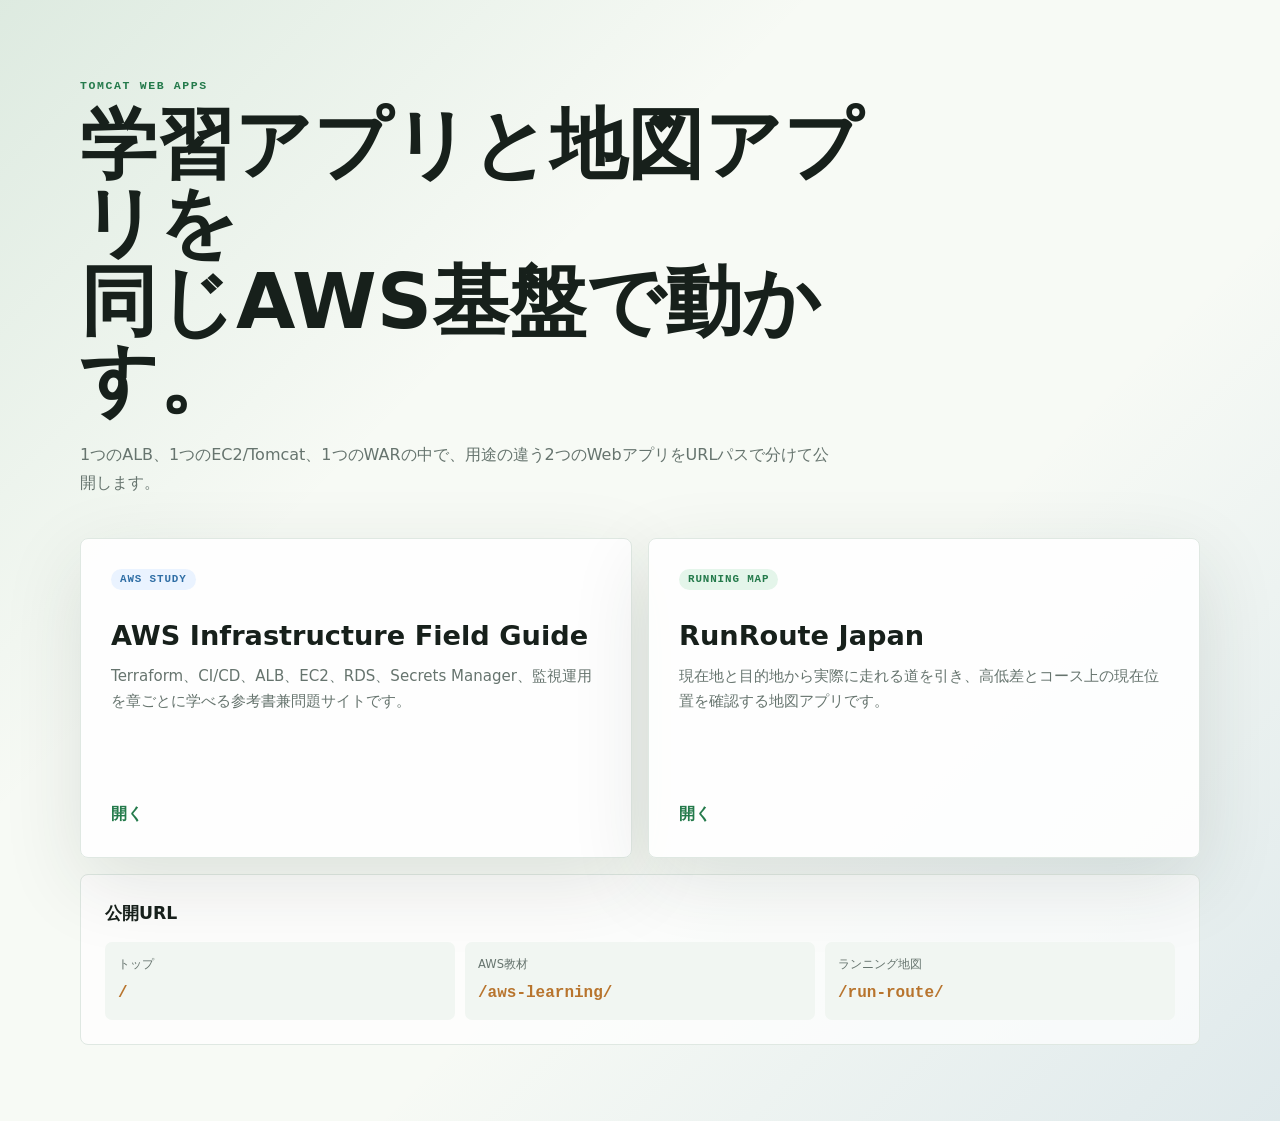
==== commit 0acec287: "Serve AWS learning and running route apps" ====
--- a/app/tomcat-app/src/main/webapp/index.html
+++ b/app/tomcat-app/src/main/webapp/index.html
@@ -3,359 +3,42 @@
 <head>
   <meta charset="utf-8">
   <meta name="viewport" content="width=device-width, initial-scale=1">
-  <meta name="description" content="Linux経験者向けに、TerraformとAWSのWeb三層構成、CI/CD、監視運用を実装ベースで学ぶ教材サイトです。">
-  <title>AWS Infrastructure Field Guide</title>
+  <meta name="description" content="AWS学習アプリとランニングコース地図アプリを選択できるTomcat上のWebアプリランチャーです。">
+  <title>AWS Learning Web Apps</title>
   <link rel="stylesheet" href="styles.css">
-  <script src="app.js" defer></script>
 </head>
 <body>
-  <a class="skip-link" href="#main-content">本文へ移動</a>
+  <main class="launcher">
+    <section class="hero">
+      <p class="eyebrow">TOMCAT WEB APPS</p>
+      <h1>学習アプリと地図アプリを<br>同じAWS基盤で動かす。</h1>
+      <p class="lead">1つのALB、1つのEC2/Tomcat、1つのWARの中で、用途の違う2つのWebアプリをURLパスで分けて公開します。</p>
+    </section>
 
-  <header class="site-header">
-    <a class="brand" href="#top" aria-label="ページ先頭へ">
-      <span class="brand-mark">AWS</span>
-      <span>Infrastructure Field Guide</span>
-    </a>
-    <div class="header-meta">
-      <span>Linux経験者向け</span>
-      <span class="status-dot" aria-hidden="true"></span>
-      <span id="header-runtime-status">環境情報を確認中</span>
-    </div>
-  </header>
+    <section class="app-grid" aria-label="アプリ一覧">
+      <a class="app-card aws" href="aws-learning/">
+        <span class="badge">AWS STUDY</span>
+        <h2>AWS Infrastructure Field Guide</h2>
+        <p>Terraform、CI/CD、ALB、EC2、RDS、Secrets Manager、監視運用を章ごとに学べる参考書兼問題サイトです。</p>
+        <strong>開く</strong>
+      </a>
 
-  <div class="reading-progress" aria-hidden="true"><span id="reading-progress-bar"></span></div>
+      <a class="app-card run" href="run-route/">
+        <span class="badge">RUNNING MAP</span>
+        <h2>RunRoute Japan</h2>
+        <p>現在地と目的地から実際に走れる道を引き、高低差とコース上の現在位置を確認する地図アプリです。</p>
+        <strong>開く</strong>
+      </a>
+    </section>
 
-  <div class="mobile-navigation">
-    <label for="chapter-select">章を選ぶ</label>
-    <select id="chapter-select">
-      <option value="#top">トップ</option>
-      <option value="#chapter-1">01 全体アーキテクチャ</option>
-      <option value="#chapter-2">02 VPCとネットワーク</option>
-      <option value="#chapter-3">03 IAM・SG・Secret</option>
-      <option value="#chapter-4">04 ALB・EC2・Auto Scaling</option>
-      <option value="#chapter-5">05 Apache・Tomcat・WAR</option>
-      <option value="#chapter-6">06 RDSとAP–DB接続</option>
-      <option value="#chapter-7">07 Route 53・ACM・HTTPS</option>
-      <option value="#chapter-8">08 Terraform</option>
-      <option value="#chapter-9">09 CI/CD</option>
-      <option value="#chapter-10">10 監視と運用</option>
-      <option value="#troubleshooting">実践トラブルシュート</option>
-    </select>
-  </div>
-
-  <div class="page-shell">
-    <aside class="sidebar" aria-label="章ナビゲーション">
-      <p class="sidebar-label">CONTENTS</p>
-      <nav>
-        <a href="#chapter-1"><span>01</span>全体アーキテクチャ</a>
-        <a href="#chapter-2"><span>02</span>VPCとネットワーク</a>
-        <a href="#chapter-3"><span>03</span>IAM・SG・Secret</a>
-        <a href="#chapter-4"><span>04</span>ALB・EC2・Auto Scaling</a>
-        <a href="#chapter-5"><span>05</span>Apache・Tomcat・WAR</a>
-        <a href="#chapter-6"><span>06</span>RDSとAP–DB接続</a>
-        <a href="#chapter-7"><span>07</span>Route 53・ACM・HTTPS</a>
-        <a href="#chapter-8"><span>08</span>Terraform</a>
-        <a href="#chapter-9"><span>09</span>CI/CD</a>
-        <a href="#chapter-10"><span>10</span>監視と運用</a>
-        <a href="#troubleshooting"><span>LAB</span>トラブルシュート</a>
-      </nav>
-      <div class="score-panel" aria-live="polite">
-        <span>演習スコア</span>
-        <strong><span id="score-correct">0</span> / <span id="score-total">25</span></strong>
-        <small><span id="score-answered">0</span>問回答済み</small>
-        <button id="reset-quiz" type="button">回答をリセット</button>
-      </div>
-    </aside>
-
-    <main id="main-content">
-      <section class="hero" id="top">
-        <div class="hero-copy">
-          <p class="eyebrow">BUILD · TRACE · TROUBLESHOOT</p>
-          <h1>AWSの仕組みを<br><em>通信の流れ</em>で理解する。</h1>
-          <p class="hero-lead">Terraformで構築したWeb三層環境を題材に、サービス名の暗記ではなく「どこから、どこへ、何の権限で通信するか」を学ぶ実践ガイドです。</p>
-          <div class="hero-actions">
-            <a class="button primary" href="#chapter-1">学習を始める</a>
-            <a class="button secondary" href="#troubleshooting">障害演習へ</a>
-          </div>
-        </div>
-        <div class="terminal-card" aria-label="アーキテクチャの通信経路">
-          <div class="terminal-bar"><i></i><i></i><i></i><span>request-flow.txt</span></div>
-          <ol class="request-flow">
-            <li><b>01</b><span>Browser</span><code>HTTPS :443</code></li>
-            <li><b>02</b><span>Route 53 → ALB</span><code>Alias A</code></li>
-            <li><b>03</b><span>Apache → Tomcat</span><code>localhost:8080</code></li>
-            <li><b>04</b><span>Java → Secrets Manager</span><code>GetSecretValue</code></li>
-            <li><b>05</b><span>Java → RDS MySQL</span><code>TCP :3306</code></li>
-          </ol>
-        </div>
-      </section>
-
-      <section class="runtime" aria-labelledby="runtime-title">
-        <div class="section-heading compact">
-          <p class="kicker">LIVE ENVIRONMENT</p>
-          <h2 id="runtime-title">この画面を動かしている環境</h2>
-          <p>教材は静的HTML/CSS/JavaScript、稼働情報は同一WAR内のJava APIから取得します。DB障害時も教材本文は読めます。</p>
-        </div>
-        <div class="runtime-grid">
-          <article class="metric-card" id="db-status-card"><span>DB connection</span><strong id="db-status">確認中…</strong></article>
-          <article class="metric-card"><span>Instance (masked)</span><strong id="instance-id">確認中…</strong></article>
-          <article class="metric-card"><span>Availability Zone</span><strong id="availability-zone">確認中…</strong></article>
-          <article class="metric-card"><span>Application version</span><strong id="app-version">確認中…</strong></article>
-        </div>
-        <div class="db-message-panel">
-          <div><span class="panel-icon">DB</span><div><h3>Messages from MySQL</h3><p id="runtime-time">API応答を待っています。</p></div></div>
-          <div id="db-messages" class="db-messages"><p class="muted">接続後に初期データを表示します。</p></div>
-        </div>
-      </section>
-
-      <section class="service-atlas" aria-labelledby="atlas-title">
-        <div class="section-heading">
-          <p class="kicker">SERVICE ATLAS</p>
-          <h2 id="atlas-title">今回使うサービスの役割</h2>
-          <p>同じサービスでも「データプレーンの通信」と「管理操作」を分けて見ると、障害箇所を絞りやすくなります。</p>
-        </div>
-        <div class="atlas-grid">
-          <article><span>ENTRY</span><h3>Route 53 / ACM / ALB</h3><p>名前解決、TLS終端、正常なEC2への振り分け。</p></article>
-          <article><span>COMPUTE</span><h3>EC2 / Auto Scaling</h3><p>ApacheとTomcatを実行し、必要台数を維持。</p></article>
-          <article><span>DATA</span><h3>RDS / Secrets Manager</h3><p>データ永続化と認証情報の安全な受け渡し。</p></article>
-          <article><span>DELIVERY</span><h3>CodePipeline / Build / Deploy</h3><p>GitHubの変更を検証・構築・配布。</p></article>
-          <article><span>CONTROL</span><h3>Terraform / S3 / DynamoDB</h3><p>構成をコード化し、stateを共有・排他制御。</p></article>
-          <article><span>OPERATE</span><h3>SSM / CloudWatch / SNS</h3><p>SSHを開けずに運用し、ログ・メトリクス・通知を扱う。</p></article>
-        </div>
-      </section>
-
-      <section class="chapter" id="chapter-1" data-chapter="1">
-        <div class="chapter-number">CHAPTER 01</div>
-        <div class="section-heading"><h2>全体アーキテクチャと責任分担</h2><p>最初に「1回のHTTPリクエスト」と「1回のデプロイ」が通る経路を別々に整理します。</p></div>
-        <div class="learning-grid">
-          <article class="concept-card"><h3>ユーザー通信</h3><ol class="numbered"><li>Route 53が名前をALBへ解決</li><li>ALBが正常なEC2を選択</li><li>ApacheがTomcatへreverse proxy</li><li>JavaがSecretを取得してRDSへ接続</li></ol></article>
-          <article class="concept-card"><h3>デプロイ通信</h3><ol class="numbered"><li>CodeConnectionsがGitHub変更を取得</li><li>CodeBuildがTerraformとWARをbuild</li><li>S3 artifactをCodeDeployが取得</li><li>hookで配置・DB確認・service検証</li></ol></article>
-        </div>
-        <aside class="field-note"><strong>実務の視点</strong><p>構成図には通信方向、protocol/port、認証方式、障害時の影響範囲を併記します。「サービスがある」だけでは運用設計になりません。</p></aside>
-        <div class="quiz-set" aria-label="第1章 確認問題">
-          <div class="quiz-card" data-kind="boolean" data-correct="false"><p><span>Q1</span>ブラウザはRoute 53を経由してHTTPリクエスト本文をALBへ送る。</p><div class="answer-buttons"><button type="button" data-choice="true">○ 正しい</button><button type="button" data-choice="false">× 誤り</button></div><div class="quiz-feedback" hidden></div><p class="quiz-explanation" hidden>Route 53の役割はDNS名前解決です。HTTPリクエスト自体は、名前解決で得たALBの宛先へ送られます。</p></div>
-          <div class="quiz-card" data-kind="boolean" data-correct="true"><p><span>Q2</span>ユーザー通信とデプロイ通信は経路も権限も異なるため、分けて設計・調査する。</p><div class="answer-buttons"><button type="button" data-choice="true">○ 正しい</button><button type="button" data-choice="false">× 誤り</button></div><div class="quiz-feedback" hidden></div><p class="quiz-explanation" hidden>ALB経由のWeb通信と、CodePipeline/CodeBuild/CodeDeployの管理操作では、利用主体・IAM権限・ログが異なります。</p></div>
-        </div>
-      </section>
-
-      <section class="chapter" id="chapter-2" data-chapter="2">
-        <div class="chapter-number">CHAPTER 02</div>
-        <div class="section-heading"><h2>VPC・Subnet・Route Table</h2><p>public/privateは名前ではなく、routeとpublic IP、到達経路の組み合わせで決まります。</p></div>
-        <div class="definition-list">
-          <div><dt>Public subnet</dt><dd>Internet Gatewayへのdefault routeを持ち、ALBとNAT Gatewayを配置。</dd></div>
-          <div><dt>Private app subnet</dt><dd>EC2を配置。外向き通信はNAT Gateway、またはVPC endpointを利用。</dd></div>
-          <div><dt>Private DB subnet</dt><dd>RDSを配置。Internet向けdefault routeを持たず、VPC内通信だけを利用。</dd></div>
-        </div>
-        <pre class="code-block"><code>Internet → IGW → public ALB
-private EC2 → NAT Gateway → AWS public API / package repository
-private EC2 → VPC local route → private RDS endpoint</code></pre>
-        <aside class="field-note warning"><strong>コストと可用性</strong><p>NAT Gatewayは時間・通信量課金があります。学習環境の1台構成と、本番のAZごとの冗長構成は目的が違います。S3 gateway endpointやSecrets Manager interface endpointとの費用・可用性も比較します。</p></aside>
-        <div class="quiz-set" aria-label="第2章 確認問題">
-          <div class="quiz-card" data-kind="boolean" data-correct="false"><p><span>Q3</span>Subnet名に「private」と付ければ、Internetから自動的に隔離される。</p><div class="answer-buttons"><button type="button" data-choice="true">○ 正しい</button><button type="button" data-choice="false">× 誤り</button></div><div class="quiz-feedback" hidden></div><p class="quiz-explanation" hidden>名前は制御になりません。route table、public IP、IGW、Security Group、NACLなどの実設定で到達性が決まります。</p></div>
-          <div class="quiz-card" data-kind="boolean" data-correct="true"><p><span>Q4</span>EC2から同一VPC内のRDSへは、通常NAT Gatewayを経由しない。</p><div class="answer-buttons"><button type="button" data-choice="true">○ 正しい</button><button type="button" data-choice="false">× 誤り</button></div><div class="quiz-feedback" hidden></div><p class="quiz-explanation" hidden>RDS endpointはprivate IPへ名前解決され、VPCのlocal routeで接続します。NATは主にprivate subnetから外部へ出る通信で使います。</p></div>
-        </div>
-      </section>
-
-      <section class="chapter" id="chapter-3" data-chapter="3">
-        <div class="chapter-number">CHAPTER 03</div>
-        <div class="section-heading"><h2>IAM・Security Group・Secrets Manager</h2><p>IAMは「AWS APIを誰が操作できるか」、Security Groupは「network上でどこへ接続できるか」を制御します。</p></div>
-        <div class="compare-table" role="table" aria-label="認可方式の比較">
-          <div class="table-row head" role="row"><span>制御</span><span>守る対象</span><span>今回の例</span></div>
-          <div class="table-row" role="row"><strong>IAM Role</strong><span>AWS API</span><span>EC2から対象Secretだけを取得</span></div>
-          <div class="table-row" role="row"><strong>Security Group</strong><span>network flow</span><span>App SGからDB SGの3306だけ許可</span></div>
-          <div class="table-row" role="row"><strong>DB authentication</strong><span>MySQL</span><span>Secret内のusername/passwordで接続</span></div>
-        </div>
-        <div class="callout"><h3>Credentialを置かない</h3><p>Access KeyはrepositoryやEC2の設定ファイルへ保存しません。EC2 Instance Profileから短期credentialを取得し、Secretの値ではなくARNだけを環境設定として渡します。</p></div>
-        <aside class="field-note"><strong>最小権限</strong><p><code>secretsmanager:GetSecretValue</code> のResourceを対象Secret ARNへ限定します。Terraform stateにもpasswordが保存され得るため、state bucketも機密情報として保護します。</p></aside>
-        <div class="quiz-set" aria-label="第3章 確認問題">
-          <div class="quiz-card" data-kind="boolean" data-correct="false"><p><span>Q5</span>RDSの3306番portをSecurity Groupで許可すれば、IAM権限なしでもSecrets Managerからpasswordを取得できる。</p><div class="answer-buttons"><button type="button" data-choice="true">○ 正しい</button><button type="button" data-choice="false">× 誤り</button></div><div class="quiz-feedback" hidden></div><p class="quiz-explanation" hidden>network到達性とAWS APIの認可は別です。Secret取得にはIAM、RDS接続にはSGとDB認証の両方が必要です。</p></div>
-          <div class="quiz-card" data-kind="boolean" data-correct="true"><p><span>Q6</span>Security Group参照を使うと、IP範囲ではなく「App SGを持つresource」からの通信に限定できる。</p><div class="answer-buttons"><button type="button" data-choice="true">○ 正しい</button><button type="button" data-choice="false">× 誤り</button></div><div class="quiz-feedback" hidden></div><p class="quiz-explanation" hidden>App SGをDB SG ingressのsourceにすることで、instanceのprivate IPが変わっても役割単位で制御できます。</p></div>
-        </div>
-      </section>
-
-      <section class="chapter" id="chapter-4" data-chapter="4">
-        <div class="chapter-number">CHAPTER 04</div>
-        <div class="section-heading"><h2>ALB・EC2・Auto Scaling</h2><p>ALBは入口、Launch Templateはinstanceの設計図、Auto Scaling Groupは望ましい台数を維持するcontrollerです。</p></div>
-        <div class="learning-grid three">
-          <article class="concept-card"><span class="tag">ALB</span><h3>振り分け</h3><p>listenerで受信し、target groupのhealthyなinstanceへ転送します。</p></article>
-          <article class="concept-card"><span class="tag">Launch Template</span><h3>再現可能な起動</h3><p>AMI、instance type、IAM profile、user data、SGを定義します。</p></article>
-          <article class="concept-card"><span class="tag">ASG</span><h3>台数維持</h3><p>desired/min/maxとhealth checkに基づきinstanceを補充します。</p></article>
-        </div>
-        <div class="callout"><h3>なぜ <code>/health</code> はDBを見ないのか</h3><p>静的なApache health checkにより、一時的なDB障害だけで全EC2がunhealthyとなる連鎖を避けます。一方、深い正常性は別の監視やデプロイ検証で確認します。</p></div>
-        <aside class="field-note warning"><strong>実務の注意</strong><p>health checkを軽くしすぎると業務障害を検知できず、重くしすぎると依存先障害で全targetを外します。livenessとreadiness、依存先監視を分けて設計します。</p></aside>
-        <div class="quiz-set" aria-label="第4章 確認問題">
-          <div class="quiz-card" data-kind="boolean" data-correct="true"><p><span>Q7</span>ALBはtarget groupでhealthyと判定されたEC2へrequestを転送する。</p><div class="answer-buttons"><button type="button" data-choice="true">○ 正しい</button><button type="button" data-choice="false">× 誤り</button></div><div class="quiz-feedback" hidden></div><p class="quiz-explanation" hidden>listener ruleがtarget groupへforwardし、health checkに合格したtargetが転送対象になります。</p></div>
-          <div class="quiz-card" data-kind="boolean" data-correct="false"><p><span>Q8</span>Auto Scaling Groupを使えば、アプリを保存したEC2を手動修正してもその変更は永続的に保証される。</p><div class="answer-buttons"><button type="button" data-choice="true">○ 正しい</button><button type="button" data-choice="false">× 誤り</button></div><div class="quiz-feedback" hidden></div><p class="quiz-explanation" hidden>instanceは置換されます。必要な設定はLaunch Template/user data、AMI、CodeDeployなど再現可能な仕組みに入れます。</p></div>
-        </div>
-      </section>
-
-      <section class="chapter" id="chapter-5" data-chapter="5">
-        <div class="chapter-number">CHAPTER 05</div>
-        <div class="section-heading"><h2>Apache・Tomcat・Java WAR</h2><p>1台のEC2内でも、Web serverとapplication serverの責務を分離しています。</p></div>
-        <div class="layer-stack">
-          <div><span>Apache :80</span><p><code>/health</code> を静的応答し、その他をlocalhostへproxy。</p></div>
-          <div><span>Tomcat :8080</span><p><code>ROOT.war</code> をcontext root <code>/</code> として展開。</p></div>
-          <div><span>Static + Servlet</span><p><code>index.html</code> は教材、<code>/api/status</code> はJavaの動的API。</p></div>
-        </div>
-        <pre class="code-block"><code>src/main/webapp/index.html  ┐
-src/main/webapp/styles.css │  mvn package → ROOT.war
-src/main/webapp/app.js     │
-HomeServlet.java           ┘</code></pre>
-        <aside class="field-note"><strong>今回の改善点</strong><p>画面全体をServletで文字列生成せず、静的資材とJSON APIを分離しました。CSSがHTMLとして返るmapping事故を避け、教材だけの差し替えも容易になります。</p></aside>
-        <div class="quiz-set" aria-label="第5章 確認問題">
-          <div class="quiz-card" data-kind="boolean" data-correct="true"><p><span>Q9</span><code>ROOT.war</code> はTomcatで通常context root <code>/</code> として公開される。</p><div class="answer-buttons"><button type="button" data-choice="true">○ 正しい</button><button type="button" data-choice="false">× 誤り</button></div><div class="quiz-feedback" hidden></div><p class="quiz-explanation" hidden>Tomcatの命名規則によりROOT.warはroot contextになります。別名のWARなら通常その名前がcontext pathになります。</p></div>
-          <div class="quiz-card" data-kind="boolean" data-correct="false"><p><span>Q10</span>CSSへアクセスしてContent-Typeがtext/htmlでも、HTTP 200なら配信は正常である。</p><div class="answer-buttons"><button type="button" data-choice="true">○ 正しい</button><button type="button" data-choice="false">× 誤り</button></div><div class="quiz-feedback" hidden></div><p class="quiz-explanation" hidden>200だけでは不十分です。CSS URLがfallback HTMLを返すと見た目が崩れます。Content-Typeとresponse bodyも確認します。</p></div>
-        </div>
-      </section>
-
-      <section class="chapter" id="chapter-6" data-chapter="6">
-        <div class="chapter-number">CHAPTER 06</div>
-        <div class="section-heading"><h2>RDS MySQLとAP–DB接続</h2><p>JavaアプリがSecretを取得してからSQL結果を画面へ出すまでを追います。</p></div>
-        <ol class="timeline">
-          <li><span>1</span><div><h3>設定を読む</h3><p>systemd経由の <code>DB_SECRET_ARN</code> を参照。Secret値は設定ファイルへ書かない。</p></div></li>
-          <li><span>2</span><div><h3>Secretを取得</h3><p>EC2 Roleの一時credentialでSecrets Manager <code>GetSecretValue</code> を実行。</p></div></li>
-          <li><span>3</span><div><h3>JDBC接続</h3><p>host・port・dbname・username・passwordからJDBC connectionを確立。</p></div></li>
-          <li><span>4</span><div><h3>Queryと返却</h3><p><code>messages</code> をSELECTし、JSON APIからbrowserへ返却。DOM挿入時はtextとして扱う。</p></div></li>
-        </ol>
-        <div class="learning-grid">
-          <article class="concept-card"><h3>デプロイ時</h3><p><code>check_db.py</code> が接続確認、<code>seed_db.py</code> がtableと初期データを冪等に作成します。</p></article>
-          <article class="concept-card"><h3>画面表示時</h3><p>Java APIがRDSを参照します。失敗時はSecretやhostを返さず、例外classだけをstatusに表示します。</p></article>
-        </div>
-        <aside class="field-note warning"><strong>本番化の論点</strong><p>connection pool、query timeout、RDS Proxy、TLS証明書検証、Secret rotation、migration tool、transaction境界を追加検討します。</p></aside>
-        <div class="quiz-set" aria-label="第6章 確認問題">
-          <div class="quiz-card" data-kind="boolean" data-correct="true"><p><span>Q11</span><code>seed_db.py</code> を複数回実行しても同じ初期データが無制限に重複しない設計が望ましい。</p><div class="answer-buttons"><button type="button" data-choice="true">○ 正しい</button><button type="button" data-choice="false">× 誤り</button></div><div class="quiz-feedback" hidden></div><p class="quiz-explanation" hidden>再実行可能な冪等性は、自動デプロイや障害復旧で重要です。CREATE IF NOT EXISTSや一意キーを利用します。</p></div>
-          <div class="quiz-card" data-kind="boolean" data-correct="false"><p><span>Q12</span>Secrets Managerを使えば、Terraform stateにSecret値が入る可能性はなくなる。</p><div class="answer-buttons"><button type="button" data-choice="true">○ 正しい</button><button type="button" data-choice="false">× 誤り</button></div><div class="quiz-feedback" hidden></div><p class="quiz-explanation" hidden>TerraformがSecret valueを作成・設定するとstateへ保持され得ます。remote stateの暗号化、versioning、access制御が必要です。</p></div>
-        </div>
-      </section>
-
-      <section class="chapter" id="chapter-7" data-chapter="7">
-        <div class="chapter-number">CHAPTER 07</div>
-        <div class="section-heading"><h2>Route 53・ACM・HTTPS</h2><p>domain名、証明書、listenerをつなぎ、利用者が検証できるHTTPS経路を作ります。</p></div>
-        <div class="learning-grid three">
-          <article class="concept-card"><span class="tag">Route 53</span><h3>Alias record</h3><p><code>app.example.com</code> をALBへ向けます。ALBのIPを固定値として登録しません。</p></article>
-          <article class="concept-card"><span class="tag">ACM</span><h3>Certificate</h3><p>ALBと同じregionの証明書を用意し、domain validationを完了します。</p></article>
-          <article class="concept-card"><span class="tag">Listener</span><h3>TLS termination</h3><p>443で証明書を提示し、80は443へredirectします。</p></article>
-        </div>
-        <pre class="code-block"><code>Browser -- HTTPS --> ALB -- HTTP --> Apache
-          TLS検証       TLS終端       private network</code></pre>
-        <aside class="field-note"><strong>確認観点</strong><p>DNS recordだけでなく、証明書のSAN、有効期限、region、443 listener、SG ingress、HTTP redirectを1本の経路として確認します。</p></aside>
-        <div class="quiz-set" aria-label="第7章 確認問題">
-          <div class="quiz-card" data-kind="boolean" data-correct="false"><p><span>Q13</span>ALB用ACM証明書は、どのregionで発行しても同じように設定できる。</p><div class="answer-buttons"><button type="button" data-choice="true">○ 正しい</button><button type="button" data-choice="false">× 誤り</button></div><div class="quiz-feedback" hidden></div><p class="quiz-explanation" hidden>ALBへ設定するACM証明書はALBと同じregionに必要です。CloudFront用証明書のregion要件とは分けて覚えます。</p></div>
-          <div class="quiz-card" data-kind="boolean" data-correct="true"><p><span>Q14</span>Route 53 AliasはALBの変動する宛先を名前で参照するために使える。</p><div class="answer-buttons"><button type="button" data-choice="true">○ 正しい</button><button type="button" data-choice="false">× 誤り</button></div><div class="quiz-feedback" hidden></div><p class="quiz-explanation" hidden>ALBの個別IPを固定せず、AWS resourceへのAliasとしてrecordを作成します。</p></div>
-        </div>
-      </section>
-
-      <section class="chapter" id="chapter-8" data-chapter="8">
-        <div class="chapter-number">CHAPTER 08</div>
-        <div class="section-heading"><h2>Terraformとremote state</h2><p>構築手順ではなく、望ましい構成を宣言し、planで差分を確認してapplyします。</p></div>
-        <div class="command-flow">
-          <div><code>fmt</code><span>表記を統一</span></div><b>→</b><div><code>validate</code><span>構文・schema確認</span></div><b>→</b><div><code>plan</code><span>変更差分を審査</span></div><b>→</b><div><code>apply</code><span>実環境へ反映</span></div>
-        </div>
-        <div class="learning-grid">
-          <article class="concept-card"><h3>S3 backend</h3><p>stateをlocal端末から分離し、暗号化・versioning・access制御を適用します。</p></article>
-          <article class="concept-card"><h3>Lock</h3><p>同時applyによるstate競合を防ぎます。利用するTerraform versionに合うlocking方式を選びます。</p></article>
-        </div>
-        <aside class="field-note warning"><strong>planの読み方</strong><p><code>-/+</code> は置換です。RDS、ALB、Launch Templateなどの置換がdata消失や停止につながらないか、件数だけでなくresource単位で確認します。</p></aside>
-        <div class="quiz-set" aria-label="第8章 確認問題">
-          <div class="quiz-card" data-kind="boolean" data-correct="false"><p><span>Q15</span><code>terraform plan</code> が成功すれば、apply後のapplication疎通も保証される。</p><div class="answer-buttons"><button type="button" data-choice="true">○ 正しい</button><button type="button" data-choice="false">× 誤り</button></div><div class="quiz-feedback" hidden></div><p class="quiz-explanation" hidden>planは構成差分を予測しますが、起動script、networkの実疎通、アプリ動作までは保証しません。後段の検証が必要です。</p></div>
-          <div class="quiz-card" data-kind="boolean" data-correct="true"><p><span>Q16</span>remote stateには機密値が含まれる前提でaccessを制限する。</p><div class="answer-buttons"><button type="button" data-choice="true">○ 正しい</button><button type="button" data-choice="false">× 誤り</button></div><div class="quiz-feedback" hidden></div><p class="quiz-explanation" hidden><code>sensitive = true</code> はCLI表示を抑えますが、stateから値を消す機能ではありません。state自体を保護します。</p></div>
-        </div>
-      </section>
-
-      <section class="chapter" id="chapter-9" data-chapter="9">
-        <div class="chapter-number">CHAPTER 09</div>
-        <div class="section-heading"><h2>CodePipeline・CodeBuild・CodeDeploy</h2><p>source取得からservice検証まで、stageごとに責務とlogの場所が変わります。</p></div>
-        <div class="pipeline" aria-label="デプロイパイプライン">
-          <div><span>1</span><strong>Source</strong><small>GitHub / Connection</small></div>
-          <i>→</i><div><span>2</span><strong>Plan</strong><small>Terraform validate &amp; plan</small></div>
-          <i>→</i><div><span>3</span><strong>Apply</strong><small>Infrastructure</small></div>
-          <i>→</i><div><span>4</span><strong>Wait</strong><small>ASG / SSM readiness</small></div>
-          <i>→</i><div><span>5</span><strong>Build</strong><small>Maven → ROOT.war</small></div>
-          <i>→</i><div><span>6</span><strong>Deploy</strong><small>Hooks &amp; validation</small></div>
-        </div>
-        <div class="compare-table" role="table" aria-label="CI/CDサービスの責務">
-          <div class="table-row head" role="row"><span>サービス</span><span>責務</span><span>主な確認先</span></div>
-          <div class="table-row"><strong>CodePipeline</strong><span>stage間の順序とartifact受け渡し</span><span>action execution</span></div>
-          <div class="table-row"><strong>CodeBuild</strong><span>command実行、Terraform/Maven build</span><span>CloudWatch Logs</span></div>
-          <div class="table-row"><strong>CodeDeploy</strong><span>EC2へ配置しlifecycle hookを実行</span><span>instance event diagnostics</span></div>
-        </div>
-        <aside class="field-note"><strong>調査の原則</strong><p>Pipelineの赤いstage名だけで原因を決めず、execution ID → external build/deployment ID → 詳細logの順に辿ります。異なるexecutionのstage状態を混ぜないことも重要です。</p></aside>
-        <div class="quiz-set" aria-label="第9章 確認問題">
-          <div class="quiz-card" data-kind="boolean" data-correct="false"><p><span>Q17</span>CodePipelineのIAM RoleにGitHub repositoryへのaccessがあれば、GitHub App側のrepository許可は不要である。</p><div class="answer-buttons"><button type="button" data-choice="true">○ 正しい</button><button type="button" data-choice="false">× 誤り</button></div><div class="quiz-feedback" hidden></div><p class="quiz-explanation" hidden>AWS側のUseConnection権限に加えて、GitHub App installation側でも対象repositoryへのaccessが必要です。</p></div>
-          <div class="quiz-card" data-kind="boolean" data-correct="true"><p><span>Q18</span>CodeDeployのAfterInstallが失敗すると、ApplicationStartとValidateServiceがskipされる場合がある。</p><div class="answer-buttons"><button type="button" data-choice="true">○ 正しい</button><button type="button" data-choice="false">× 誤り</button></div><div class="quiz-feedback" hidden></div><p class="quiz-explanation" hidden>lifecycle hookは順序実行されます。AfterInstallでexit code 1なら後続hookへ進めずdeploymentが失敗します。</p></div>
-        </div>
-      </section>
-
-      <section class="chapter" id="chapter-10" data-chapter="10">
-        <div class="chapter-number">CHAPTER 10</div>
-        <div class="section-heading"><h2>Systems Manager・CloudWatch・SNS</h2><p>運用経路を最初から設計し、SSH portや長期鍵に依存しない調査方法を用意します。</p></div>
-        <div class="learning-grid three">
-          <article class="concept-card"><span class="tag">SSM</span><h3>Session Manager</h3><p>IAM認証とaudit可能な経路でprivate EC2へ接続。Mac側にはpluginが必要です。</p></article>
-          <article class="concept-card"><span class="tag">CloudWatch</span><h3>Logs / Metrics / Alarms</h3><p>OS・Apache・Tomcat・app logとCPU等を集約し、しきい値を監視。</p></article>
-          <article class="concept-card"><span class="tag">SNS</span><h3>Notification</h3><p>alarmの状態変化をemail endpointへ通知。subscription確認も運用手順に含めます。</p></article>
-        </div>
-        <div class="callout"><h3>Patch運用</h3><p>Patch Baseline、Patch Group、Maintenance Windowで「何を」「どのinstanceへ」「いつ適用するか」を分離します。適用前後のbackup・再起動・health確認も計画します。</p></div>
-        <aside class="field-note warning"><strong>ログの安全性</strong><p>Secret value、password、Access Key、connection stringを出力しません。障害調査に必要なerror class、request ID、件数などを残します。</p></aside>
-        <div class="quiz-set" aria-label="第10章 確認問題">
-          <div class="quiz-card" data-kind="boolean" data-correct="true"><p><span>Q19</span>Session Managerを使えば、EC2へSSH ingressを開けずにshell操作できる構成を作れる。</p><div class="answer-buttons"><button type="button" data-choice="true">○ 正しい</button><button type="button" data-choice="false">× 誤り</button></div><div class="quiz-feedback" hidden></div><p class="quiz-explanation" hidden>SSM Agent、instance role、SSM endpointへの到達性、利用者IAM権限などを満たせば、TCP/22を公開せず接続できます。</p></div>
-          <div class="quiz-card" data-kind="boolean" data-correct="false"><p><span>Q20</span>CloudWatch Alarmを作成すれば、SNS email subscriptionの承認前でも通知メールは届く。</p><div class="answer-buttons"><button type="button" data-choice="true">○ 正しい</button><button type="button" data-choice="false">× 誤り</button></div><div class="quiz-feedback" hidden></div><p class="quiz-explanation" hidden>Email endpointは確認メール内のlinkでsubscriptionを承認するまで通知を受け取れません。</p></div>
-        </div>
-      </section>
-
-      <section class="chapter lab" id="troubleshooting">
-        <div class="chapter-number">TROUBLESHOOTING LAB</div>
-        <div class="section-heading"><h2>症状から次の一手を選ぶ</h2><p>この構成で実際に遭遇しやすい事象をもとにした5問です。最初に確認すべき情報を選んでください。</p></div>
-
-        <div class="scenario quiz-card" data-kind="choice">
-          <div class="scenario-head"><span>CASE 01</span><strong>SOURCE_FAILED</strong></div>
-          <h3>Source stageが即時失敗。ConnectionはAVAILABLE、Pipeline RoleにもUseConnectionがある。</h3>
-          <p>次に確認する項目は？</p>
-          <div class="choice-list"><button type="button" data-choice="a">A. RDSのSecurity Group</button><button type="button" data-choice="b" data-correct="true">B. GitHub App installationのrepository access</button><button type="button" data-choice="c">C. Tomcatのcatalina.out</button></div>
-          <div class="quiz-feedback" hidden></div><p class="quiz-explanation" hidden>AWS側のConnectionがAVAILABLEでも、GitHub側のAWS Connector for GitHubが対象repositoryを許可していなければsourceを取得できません。</p>
-        </div>
-
-        <div class="scenario quiz-card" data-kind="choice">
-          <div class="scenario-head"><span>CASE 02</span><strong>HEALTH_CONSTRAINTS</strong></div>
-          <h3>CodeDeployが失敗し、AfterInstallのlogにMySQL接続timeoutがある。</h3>
-          <p>最初の切り分けとして適切なのは？</p>
-          <div class="choice-list"><button type="button" data-choice="a">A. Pythonのdeprecation warningだけを修正する</button><button type="button" data-choice="b" data-correct="true">B. EC2→RDSのroute・SG・RDS statusを確認する</button><button type="button" data-choice="c">C. Route 53 recordを削除する</button></div>
-          <div class="quiz-feedback" hidden></div><p class="quiz-explanation" hidden><code>socket.timeout</code> はnetwork到達性を優先して調査します。warningは重要な保守課題ですが、今回の直接原因とは限りません。</p>
-        </div>
-
-        <div class="scenario quiz-card" data-kind="choice">
-          <div class="scenario-head"><span>CASE 03</span><strong>UNSTYLED_PAGE</strong></div>
-          <h3>HTMLは表示されるがデザインが崩れ、<code>/styles.css</code> はHTTP 200。</h3>
-          <p>追加で確認すべき内容は？</p>
-          <div class="choice-list"><button type="button" data-choice="a" data-correct="true">A. Content-Typeとresponse bodyが本当にCSSか</button><button type="button" data-choice="b">B. RDS backup retention</button><button type="button" data-choice="c">C. DynamoDBのlock record</button></div>
-          <div class="quiz-feedback" hidden></div><p class="quiz-explanation" hidden>Servlet mappingやfallbackによりCSS URLへHTMLが返ることがあります。status codeだけでなくheaderと本文を確認します。</p>
-        </div>
-
-        <div class="scenario quiz-card" data-kind="choice">
-          <div class="scenario-head"><span>CASE 04</span><strong>DB_API_FAILED</strong></div>
-          <h3><code>/health</code> は200だが、画面のDB connectionだけ失敗している。</h3>
-          <p>この状態から言えることは？</p>
-          <div class="choice-list"><button type="button" data-choice="a">A. ALBは必ず異常である</button><button type="button" data-choice="b" data-correct="true">B. Apacheは生存しているが、Secret取得またはDB経路は別途調査が必要</button><button type="button" data-choice="c">C. GitHub branch名だけが原因である</button></div>
-          <div class="quiz-feedback" hidden></div><p class="quiz-explanation" hidden><code>/health</code> はDB非依存の静的応答です。Tomcat log、application log、IAM、Secrets Manager、DNS、SG、RDSを順に確認します。</p>
-        </div>
-
-        <div class="scenario quiz-card" data-kind="choice">
-          <div class="scenario-head"><span>CASE 05</span><strong>MIXED_EXECUTIONS</strong></div>
-          <h3>Pipeline stateでPlanはFailedだが、後段のDeployはSucceededと表示されている。</h3>
-          <p>正しい調査方法は？</p>
-          <div class="choice-list"><button type="button" data-choice="a">A. 表の各stageは必ず同じ実行なのでそのまま判断する</button><button type="button" data-choice="b" data-correct="true">B. stageごとのpipelineExecutionIdを確認し、同じexecutionだけを追う</button><button type="button" data-choice="c">C. 成功したDeployを削除してから考える</button></div>
-          <div class="quiz-feedback" hidden></div><p class="quiz-explanation" hidden><code>get-pipeline-state</code> は各stageのlatest executionを示すため、異なるpipeline実行が混在することがあります。execution IDで揃えてaction履歴を確認します。</p>
-        </div>
-      </section>
-
-      <section class="finish-card">
-        <p class="kicker">NEXT STEP</p>
-        <h2>25問を解いたら、AWS Consoleではなく通信経路から説明してみる。</h2>
-        <p>「ALBがある」ではなく、「Route 53 AliasでALBへ名前解決し、443 listenerでTLSを終端し、health check済みのtargetへ転送する」と説明できれば、設計と障害対応の土台ができています。</p>
-        <a class="button primary" href="#top">最初から振り返る</a>
-      </section>
-    </main>
-  </div>
-
-  <footer><p>AWS Infrastructure Field Guide — 実装ベースの学習環境</p><p>画面内のaccount ID、ARN、domain、emailなどは公開用に匿名化してください。</p></footer>
+    <section class="url-guide">
+      <h2>公開URL</h2>
+      <dl>
+        <div><dt>トップ</dt><dd><code>/</code></dd></div>
+        <div><dt>AWS教材</dt><dd><code>/aws-learning/</code></dd></div>
+        <div><dt>ランニング地図</dt><dd><code>/run-route/</code></dd></div>
+      </dl>
+    </section>
+  </main>
 </body>
 </html>
--- a/app/tomcat-app/src/main/webapp/styles.css
+++ b/app/tomcat-app/src/main/webapp/styles.css
@@ -1,258 +1,142 @@
 :root {
-  color-scheme: dark;
-  --bg: #071019;
-  --bg-soft: #0b1722;
-  --panel: #0e1d29;
-  --panel-strong: #122634;
-  --line: rgba(174, 204, 221, .14);
-  --line-strong: rgba(174, 204, 221, .25);
-  --text: #ecf7f8;
-  --muted: #9eb1bd;
-  --cyan: #5ce1d2;
-  --cyan-dark: #123c40;
-  --amber: #f3b65b;
-  --red: #ff7a85;
-  --green: #63dda8;
-  --shadow: 0 30px 90px rgba(0, 0, 0, .28);
-  --radius: 18px;
+  color-scheme: light;
+  --ink: #17201b;
+  --muted: #66746e;
+  --line: #dfe8e2;
+  --paper: #f7faf5;
+  --green: #247a4b;
+  --blue: #2f6ea5;
+  --amber: #b8742d;
   font-family: Inter, "Noto Sans JP", "Hiragino Kaku Gothic ProN", "Yu Gothic", system-ui, sans-serif;
-  background: var(--bg);
-  color: var(--text);
-  font-synthesis: none;
+  color: var(--ink);
+  background: var(--paper);
 }
 
 * { box-sizing: border-box; }
-html { scroll-behavior: smooth; scroll-padding-top: 100px; }
 body {
-  margin: 0;
   min-width: 320px;
   min-height: 100vh;
+  margin: 0;
   background:
-    radial-gradient(circle at 78% -10%, rgba(28, 126, 139, .22), transparent 35%),
-    radial-gradient(circle at 0 30%, rgba(30, 75, 101, .16), transparent 30%),
-    var(--bg);
-  color: var(--text);
-  line-height: 1.75;
+    linear-gradient(135deg, rgba(36, 122, 75, .12), transparent 34%),
+    linear-gradient(315deg, rgba(47, 110, 165, .12), transparent 38%),
+    var(--paper);
+  line-height: 1.7;
+}
+a { color: inherit; }
+
+.launcher {
+  width: min(1120px, calc(100% - 40px));
+  min-height: 100vh;
+  margin: 0 auto;
+  padding: 78px 0;
+}
+.hero {
+  max-width: 860px;
+  margin-bottom: 42px;
+}
+.eyebrow {
+  margin: 0 0 12px;
+  color: var(--green);
+  font: 800 .72rem/1.4 "SFMono-Regular", Consolas, monospace;
+  letter-spacing: .14em;
+}
+.hero h1 {
+  margin: 0;
+  font-size: clamp(2.6rem, 6vw, 5.6rem);
+  line-height: 1.02;
+  letter-spacing: 0;
+}
+.lead {
+  max-width: 760px;
+  margin: 22px 0 0;
+  color: var(--muted);
+  font-size: 1rem;
 }
 
-a { color: inherit; }
-button, select { font: inherit; }
-button, a { -webkit-tap-highlight-color: transparent; }
-code, pre { font-family: "SFMono-Regular", Consolas, "Liberation Mono", monospace; }
-code { color: #a6f3ea; font-size: .91em; }
+.app-grid {
+  display: grid;
+  grid-template-columns: repeat(2, minmax(0, 1fr));
+  gap: 16px;
+}
+.app-card {
+  min-height: 320px;
+  display: flex;
+  flex-direction: column;
+  padding: 30px;
+  border: 1px solid var(--line);
+  border-radius: 8px;
+  background: rgba(255, 255, 255, .9);
+  box-shadow: 0 24px 80px rgba(32, 48, 39, .12);
+  text-decoration: none;
+  transition: transform .18s ease, box-shadow .18s ease, border-color .18s ease;
+}
+.app-card:hover {
+  transform: translateY(-3px);
+  border-color: rgba(36, 122, 75, .34);
+  box-shadow: 0 30px 90px rgba(32, 48, 39, .18);
+}
+.badge {
+  width: fit-content;
+  padding: 5px 9px;
+  border-radius: 999px;
+  font: 800 .68rem/1 "SFMono-Regular", Consolas, monospace;
+  letter-spacing: .08em;
+}
+.aws .badge { background: #eaf3ff; color: var(--blue); }
+.run .badge { background: #e4f5ea; color: var(--green); }
+.app-card h2 {
+  margin: 30px 0 12px;
+  font-size: 1.7rem;
+  line-height: 1.18;
+}
+.app-card p {
+  margin: 0;
+  color: var(--muted);
+  font-size: .94rem;
+}
+.app-card strong {
+  margin-top: auto;
+  color: var(--green);
+}
 
-.skip-link {
-  position: fixed;
-  z-index: 1000;
-  top: 10px;
-  left: 10px;
-  padding: 9px 14px;
-  background: var(--cyan);
-  color: #041513;
-  transform: translateY(-150%);
+.url-guide {
+  margin-top: 16px;
+  padding: 24px;
+  border: 1px solid var(--line);
   border-radius: 8px;
+  background: rgba(255, 255, 255, .72);
+}
+.url-guide h2 {
+  margin: 0 0 14px;
+  font-size: 1.08rem;
+}
+.url-guide dl {
+  display: grid;
+  grid-template-columns: repeat(3, 1fr);
+  gap: 10px;
+  margin: 0;
+}
+.url-guide div {
+  padding: 13px;
+  border-radius: 7px;
+  background: #f1f6f2;
+}
+.url-guide dt {
+  color: var(--muted);
+  font-size: .72rem;
+}
+.url-guide dd {
+  margin: 3px 0 0;
   font-weight: 800;
 }
-.skip-link:focus { transform: translateY(0); }
-
-.site-header {
-  position: sticky;
-  z-index: 50;
-  top: 0;
-  height: 70px;
-  display: flex;
-  align-items: center;
-  justify-content: space-between;
-  padding: 0 max(28px, calc((100vw - 1480px) / 2));
-  border-bottom: 1px solid var(--line);
-  background: rgba(7, 16, 25, .88);
-  backdrop-filter: blur(18px);
-}
-.brand { display: inline-flex; gap: 12px; align-items: center; text-decoration: none; font-weight: 760; letter-spacing: -.02em; }
-.brand-mark { padding: 3px 8px; border: 1px solid rgba(92, 225, 210, .55); border-radius: 6px; color: var(--cyan); font: 800 .72rem/1.5 "SFMono-Regular", monospace; letter-spacing: .08em; }
-.header-meta { display: flex; gap: 9px; align-items: center; color: var(--muted); font-size: .78rem; }
-.status-dot { width: 7px; height: 7px; border-radius: 50%; background: var(--amber); box-shadow: 0 0 0 5px rgba(243, 182, 91, .1); }
-.status-dot.online { background: var(--green); box-shadow: 0 0 0 5px rgba(99, 221, 168, .1); }
-.status-dot.offline { background: var(--red); box-shadow: 0 0 0 5px rgba(255, 122, 133, .1); }
-
-.reading-progress { position: fixed; z-index: 60; top: 69px; left: 0; right: 0; height: 2px; }
-.reading-progress span { display: block; width: 0; height: 100%; background: linear-gradient(90deg, var(--cyan), #7da7ff); transition: width .12s linear; }
-
-.page-shell { width: min(1480px, calc(100% - 56px)); margin: 0 auto; display: grid; grid-template-columns: 235px minmax(0, 1fr); gap: 64px; }
-.sidebar { position: sticky; top: 102px; align-self: start; max-height: calc(100vh - 120px); padding: 16px 0 28px; overflow: auto; }
-.sidebar-label, .kicker, .eyebrow { margin: 0 0 16px; color: var(--cyan); font: 750 .7rem/1.4 "SFMono-Regular", monospace; letter-spacing: .16em; }
-.sidebar nav { display: grid; }
-.sidebar nav a { position: relative; display: grid; grid-template-columns: 31px 1fr; gap: 8px; padding: 8px 9px; border-left: 1px solid var(--line); color: #8499a7; text-decoration: none; font-size: .78rem; line-height: 1.4; transition: .2s ease; }
-.sidebar nav a span { color: #536a78; font: 700 .66rem/1.7 "SFMono-Regular", monospace; }
-.sidebar nav a:hover, .sidebar nav a.active { color: var(--text); background: linear-gradient(90deg, rgba(92, 225, 210, .11), transparent); }
-.sidebar nav a.active { border-left-color: var(--cyan); }
-.sidebar nav a.active span { color: var(--cyan); }
-.score-panel { margin-top: 22px; padding: 17px; border: 1px solid var(--line); border-radius: 13px; background: rgba(14, 29, 41, .65); }
-.score-panel > span { display: block; color: var(--muted); font-size: .72rem; }
-.score-panel strong { display: block; margin: 2px 0; color: var(--cyan); font-size: 1.55rem; }
-.score-panel small { display: block; color: var(--muted); font-size: .68rem; }
-.score-panel button { width: 100%; margin-top: 12px; padding: 7px 9px; border: 1px solid var(--line); border-radius: 7px; background: transparent; color: var(--muted); cursor: pointer; font-size: .7rem; }
-.score-panel button:hover { border-color: var(--line-strong); color: var(--text); }
-
-.mobile-navigation { display: none; }
-main { min-width: 0; padding-bottom: 80px; }
-
-.hero { min-height: min(760px, calc(100vh - 70px)); display: grid; grid-template-columns: minmax(0, 1.06fr) minmax(380px, .94fr); gap: 58px; align-items: center; padding: 80px 0; }
-.hero h1 { max-width: 780px; margin: 0; font-size: clamp(3.25rem, 6.2vw, 6.8rem); line-height: .99; letter-spacing: -.075em; }
-.hero h1 em { color: var(--cyan); font-style: normal; }
-.hero-lead { max-width: 720px; margin: 28px 0 0; color: #b6c8d2; font-size: 1.02rem; line-height: 1.9; }
-.hero-actions { display: flex; flex-wrap: wrap; gap: 11px; margin-top: 32px; }
-.button { display: inline-flex; min-height: 46px; align-items: center; justify-content: center; padding: 0 19px; border-radius: 9px; text-decoration: none; font-weight: 750; font-size: .86rem; }
-.button.primary { background: var(--cyan); color: #041514; box-shadow: 0 12px 34px rgba(92, 225, 210, .15); }
-.button.secondary { border: 1px solid var(--line-strong); color: #c6d5dc; }
-.button:hover { transform: translateY(-1px); }
-
-.terminal-card { border: 1px solid var(--line); border-radius: var(--radius); overflow: hidden; background: rgba(7, 18, 28, .86); box-shadow: var(--shadow); }
-.terminal-bar { height: 43px; display: flex; gap: 6px; align-items: center; padding: 0 14px; border-bottom: 1px solid var(--line); background: rgba(255, 255, 255, .025); }
-.terminal-bar i { width: 8px; height: 8px; border-radius: 50%; background: #39515f; }
-.terminal-bar i:first-child { background: #e07171; }.terminal-bar i:nth-child(2) { background: #e2ae5c; }.terminal-bar i:nth-child(3) { background: #62c99a; }
-.terminal-bar span { margin-left: auto; color: #637984; font: .66rem "SFMono-Regular", monospace; }
-.request-flow { list-style: none; margin: 0; padding: 20px; }
-.request-flow li { display: grid; grid-template-columns: 30px minmax(0, 1fr) auto; gap: 10px; align-items: center; padding: 14px 4px; border-bottom: 1px dashed var(--line); }
-.request-flow li:last-child { border-bottom: 0; }
-.request-flow b { color: var(--cyan); font: 700 .65rem "SFMono-Regular", monospace; }
-.request-flow span { font-weight: 680; font-size: .86rem; }
-.request-flow code { color: #77909d; font-size: .68rem; }
-
-.runtime, .service-atlas, .chapter, .finish-card { margin-bottom: 110px; }
-.runtime { padding: 42px; border: 1px solid rgba(92, 225, 210, .2); border-radius: 24px; background: linear-gradient(135deg, rgba(17, 47, 56, .82), rgba(9, 26, 38, .88)); box-shadow: var(--shadow); }
-.section-heading { max-width: 820px; margin-bottom: 32px; }
-.section-heading.compact { margin-bottom: 25px; }
-.section-heading h2, .finish-card h2 { margin: 0; font-size: clamp(2rem, 4.5vw, 3.7rem); line-height: 1.16; letter-spacing: -.045em; }
-.section-heading p, .finish-card > p:not(.kicker) { margin: 15px 0 0; color: var(--muted); }
-.runtime-grid { display: grid; grid-template-columns: 1.6fr repeat(3, 1fr); gap: 10px; }
-.metric-card { min-height: 110px; padding: 17px; border: 1px solid var(--line); border-radius: 12px; background: rgba(5, 17, 26, .52); }
-.metric-card span { display: block; margin-bottom: 18px; color: #78909e; font: .62rem "SFMono-Regular", monospace; text-transform: uppercase; letter-spacing: .07em; }
-.metric-card strong { display: block; font-size: .84rem; overflow-wrap: anywhere; }
-.metric-card.ok { border-color: rgba(99, 221, 168, .4); }.metric-card.warn { border-color: rgba(255, 122, 133, .38); }
-.db-message-panel { margin-top: 10px; padding: 19px; border: 1px solid var(--line); border-radius: 12px; background: rgba(5, 17, 26, .52); }
-.db-message-panel > div:first-child { display: flex; gap: 13px; align-items: center; }
-.panel-icon { display: grid; width: 36px; height: 36px; place-items: center; border-radius: 8px; background: var(--cyan-dark); color: var(--cyan); font: 800 .67rem "SFMono-Regular", monospace; }
-.db-message-panel h3 { margin: 0; font-size: .9rem; }.db-message-panel p { margin: 2px 0 0; color: var(--muted); font-size: .75rem; }
-.db-messages { display: grid; grid-template-columns: repeat(auto-fit, minmax(230px, 1fr)); gap: 9px; margin-top: 16px; }
-.db-messages article { padding: 14px; border-left: 2px solid var(--cyan); background: rgba(255, 255, 255, .025); }
-.db-messages article h4 { margin: 0 0 5px; font-size: .8rem; }.db-messages article p { font-size: .73rem; }.db-messages article time { display: block; margin-top: 8px; color: #647b87; font-size: .65rem; }
-.muted { color: var(--muted); }
-
-.atlas-grid { display: grid; grid-template-columns: repeat(3, 1fr); gap: 12px; }
-.atlas-grid article { min-height: 160px; padding: 22px; border: 1px solid var(--line); border-radius: 13px; background: rgba(14, 29, 41, .6); transition: .2s ease; }
-.atlas-grid article:hover { border-color: rgba(92, 225, 210, .32); transform: translateY(-2px); }
-.atlas-grid span, .tag { color: var(--cyan); font: 700 .62rem "SFMono-Regular", monospace; letter-spacing: .12em; }
-.atlas-grid h3 { margin: 24px 0 8px; font-size: 1rem; }.atlas-grid p { margin: 0; color: var(--muted); font-size: .82rem; }
-
-.chapter { position: relative; padding-top: 38px; border-top: 1px solid var(--line); }
-.chapter-number { display: inline-block; margin-bottom: 18px; padding: 5px 9px; border: 1px solid rgba(92, 225, 210, .24); border-radius: 5px; color: var(--cyan); font: 750 .65rem "SFMono-Regular", monospace; letter-spacing: .11em; }
-.learning-grid { display: grid; grid-template-columns: repeat(2, 1fr); gap: 12px; margin: 25px 0; }
-.learning-grid.three { grid-template-columns: repeat(3, 1fr); }
-.concept-card { padding: 25px; border: 1px solid var(--line); border-radius: var(--radius); background: rgba(14, 29, 41, .58); }
-.concept-card h3 { margin: 0 0 11px; font-size: 1.02rem; }.concept-card .tag + h3 { margin-top: 20px; }
-.concept-card p { margin: 0; color: var(--muted); font-size: .84rem; }
-.numbered { margin: 18px 0 0; padding: 0; list-style: none; counter-reset: item; }
-.numbered li { counter-increment: item; display: grid; grid-template-columns: 28px 1fr; gap: 8px; padding: 9px 0; border-top: 1px dashed var(--line); color: var(--muted); font-size: .82rem; }
-.numbered li::before { content: counter(item, decimal-leading-zero); color: var(--cyan); font: 700 .66rem/2 "SFMono-Regular", monospace; }
-.field-note { display: grid; grid-template-columns: 135px 1fr; gap: 20px; margin: 24px 0; padding: 20px 23px; border-left: 2px solid var(--cyan); background: rgba(92, 225, 210, .055); }
-.field-note.warning { border-left-color: var(--amber); background: rgba(243, 182, 91, .05); }
-.field-note strong { color: var(--cyan); font-size: .82rem; }.field-note.warning strong { color: var(--amber); }
-.field-note p { margin: 0; color: #afc0c9; font-size: .83rem; }
-.definition-list { display: grid; gap: 1px; margin: 24px 0; border: 1px solid var(--line); border-radius: var(--radius); overflow: hidden; }
-.definition-list > div { display: grid; grid-template-columns: 190px 1fr; gap: 25px; padding: 18px 21px; background: rgba(14, 29, 41, .6); }
-.definition-list dt { color: var(--cyan); font: 700 .8rem "SFMono-Regular", monospace; }.definition-list dd { margin: 0; color: var(--muted); font-size: .84rem; }
-.code-block { margin: 24px 0; padding: 23px; overflow: auto; border: 1px solid var(--line); border-radius: 13px; background: #050d14; color: #9cb4bf; font-size: .78rem; line-height: 1.9; }
-.compare-table { margin: 25px 0; border: 1px solid var(--line); border-radius: 13px; overflow: hidden; }
-.table-row { display: grid; grid-template-columns: .7fr .8fr 1.5fr; gap: 16px; padding: 15px 18px; border-bottom: 1px solid var(--line); background: rgba(14, 29, 41, .58); color: var(--muted); font-size: .79rem; }
-.table-row:last-child { border-bottom: 0; }.table-row.head { background: rgba(92, 225, 210, .07); color: #7f98a4; font: 700 .65rem "SFMono-Regular", monospace; text-transform: uppercase; }.table-row strong { color: var(--text); }
-.callout { margin: 24px 0; padding: 25px; border: 1px solid var(--line); border-radius: var(--radius); background: linear-gradient(120deg, rgba(21, 47, 62, .62), rgba(12, 25, 36, .62)); }
-.callout h3 { margin: 0 0 9px; }.callout p { margin: 0; color: var(--muted); font-size: .85rem; }
-.layer-stack { display: grid; margin: 26px 0; }
-.layer-stack > div { display: grid; grid-template-columns: 210px 1fr; gap: 25px; margin-top: -1px; padding: 20px 24px; border: 1px solid var(--line); background: rgba(14, 29, 41, .6); }
-.layer-stack > div:first-child { border-radius: 13px 13px 0 0; }.layer-stack > div:last-child { border-radius: 0 0 13px 13px; }
-.layer-stack span { color: var(--cyan); font: 750 .78rem "SFMono-Regular", monospace; }.layer-stack p { margin: 0; color: var(--muted); font-size: .83rem; }
-.timeline { margin: 26px 0; padding: 0; list-style: none; }
-.timeline li { display: grid; grid-template-columns: 46px 1fr; gap: 18px; position: relative; padding-bottom: 20px; }
-.timeline li:not(:last-child)::before { content: ""; position: absolute; top: 35px; bottom: -2px; left: 17px; width: 1px; background: var(--line-strong); }
-.timeline li > span { display: grid; width: 35px; height: 35px; place-items: center; border: 1px solid rgba(92, 225, 210, .4); border-radius: 50%; color: var(--cyan); font: 700 .7rem "SFMono-Regular", monospace; background: var(--bg); }
-.timeline h3 { margin: 2px 0 4px; font-size: .94rem; }.timeline p { margin: 0; color: var(--muted); font-size: .82rem; }
-.command-flow { display: flex; align-items: stretch; gap: 8px; margin: 27px 0; }
-.command-flow > div { flex: 1; padding: 19px 12px; border: 1px solid var(--line); border-radius: 10px; background: rgba(14, 29, 41, .58); text-align: center; }
-.command-flow code { display: block; font-weight: 800; }.command-flow span { display: block; margin-top: 5px; color: var(--muted); font-size: .69rem; }.command-flow > b { align-self: center; color: #49616e; }
-.pipeline { display: grid; grid-template-columns: 1fr auto 1fr auto 1fr auto 1fr auto 1fr auto 1fr; align-items: center; gap: 6px; margin: 28px 0; overflow-x: auto; }
-.pipeline > div { min-width: 125px; min-height: 115px; padding: 15px; border: 1px solid var(--line); border-radius: 10px; background: rgba(14, 29, 41, .65); }
-.pipeline > div span { display: block; color: var(--cyan); font: 700 .62rem "SFMono-Regular", monospace; }.pipeline strong { display: block; margin: 14px 0 4px; font-size: .82rem; }.pipeline small { display: block; color: var(--muted); font-size: .65rem; line-height: 1.5; }.pipeline > i { color: #4f6672; font-style: normal; }
-
-.quiz-set { display: grid; grid-template-columns: repeat(2, 1fr); gap: 12px; margin-top: 30px; }
-.quiz-card { padding: 23px; border: 1px solid var(--line); border-radius: var(--radius); background: rgba(8, 22, 32, .82); transition: border-color .2s ease, background .2s ease; }
-.quiz-card.correct { border-color: rgba(99, 221, 168, .5); background: rgba(30, 83, 63, .15); }.quiz-card.incorrect { border-color: rgba(255, 122, 133, .46); background: rgba(103, 38, 45, .12); }
-.quiz-card > p:first-child { min-height: 72px; margin: 0; font-weight: 680; font-size: .86rem; }
-.quiz-card > p > span { display: inline-block; margin-right: 9px; color: var(--cyan); font: 750 .65rem "SFMono-Regular", monospace; }
-.answer-buttons { display: grid; grid-template-columns: 1fr 1fr; gap: 8px; margin-top: 18px; }
-.answer-buttons button, .choice-list button { padding: 10px 12px; border: 1px solid var(--line-strong); border-radius: 8px; background: rgba(255, 255, 255, .025); color: #c4d2d9; cursor: pointer; text-align: left; font-size: .77rem; transition: .15s ease; }
-.answer-buttons button { text-align: center; }.answer-buttons button:hover, .choice-list button:hover { border-color: rgba(92, 225, 210, .55); color: var(--text); }.answer-buttons button.selected, .choice-list button.selected { border-color: var(--cyan); background: rgba(92, 225, 210, .1); }
-.quiz-feedback { margin-top: 15px; font-weight: 800; font-size: .8rem; }.correct .quiz-feedback { color: var(--green); }.incorrect .quiz-feedback { color: var(--red); }
-.quiz-explanation { margin: 8px 0 0 !important; min-height: 0 !important; color: var(--muted); font-size: .76rem !important; font-weight: 400 !important; }
-
-.lab { padding: 48px; border: 1px solid rgba(243, 182, 91, .2); border-radius: 26px; background: rgba(31, 26, 23, .45); }
-.scenario { margin-top: 13px; background: rgba(11, 20, 26, .8); }
-.scenario-head { display: flex; justify-content: space-between; gap: 16px; margin-bottom: 13px; }.scenario-head span { color: var(--amber); font: 750 .65rem "SFMono-Regular", monospace; }.scenario-head strong { color: #8499a4; font: 650 .65rem "SFMono-Regular", monospace; }
-.scenario h3 { max-width: 880px; margin: 0; font-size: 1rem; }.scenario > p { margin: 10px 0 0; color: var(--muted); font-size: .8rem; }
-.choice-list { display: grid; gap: 7px; margin-top: 17px; }
-
-.finish-card { padding: 52px; border: 1px solid rgba(92, 225, 210, .22); border-radius: 26px; background: linear-gradient(135deg, rgba(18, 62, 66, .55), rgba(12, 27, 40, .7)); }
-.finish-card .button { margin-top: 25px; }
-footer { width: min(1480px, calc(100% - 56px)); margin: 0 auto; padding: 26px 0 45px 299px; border-top: 1px solid var(--line); color: #627985; font-size: .68rem; }
-footer p { margin: 3px 0; }
-
-@media (max-width: 1180px) {
-  .page-shell { grid-template-columns: 205px minmax(0, 1fr); gap: 36px; }
-  .hero { grid-template-columns: 1fr; min-height: auto; }
-  .terminal-card { max-width: 720px; }
-  .runtime-grid { grid-template-columns: repeat(2, 1fr); }
-  .atlas-grid { grid-template-columns: repeat(2, 1fr); }
-  .learning-grid.three { grid-template-columns: repeat(2, 1fr); }
-  footer { padding-left: 241px; }
+code {
+  font-family: "SFMono-Regular", Consolas, monospace;
+  color: var(--amber);
 }
 
-@media (max-width: 820px) {
-  html { scroll-padding-top: 130px; }
-  .site-header { height: 62px; padding: 0 18px; }
-  .header-meta > span:first-child { display: none; }
-  .reading-progress { top: 61px; }
-  .mobile-navigation { position: sticky; z-index: 40; top: 62px; display: grid; grid-template-columns: auto 1fr; gap: 10px; align-items: center; padding: 9px 18px; border-bottom: 1px solid var(--line); background: rgba(7, 16, 25, .94); backdrop-filter: blur(14px); }
-  .mobile-navigation label { color: var(--muted); font-size: .7rem; }
-  .mobile-navigation select { width: 100%; padding: 7px 9px; border: 1px solid var(--line); border-radius: 7px; background: var(--panel); color: var(--text); font-size: .74rem; }
-  .page-shell { width: min(100% - 32px, 760px); display: block; }
-  .sidebar { display: none; }
-  .hero { padding: 70px 0 80px; gap: 42px; }
-  .hero h1 { font-size: clamp(3rem, 12vw, 5.2rem); }
-  .runtime, .lab, .finish-card { padding: 28px; }
-  .pipeline { padding-bottom: 8px; }
-  footer { width: min(100% - 32px, 760px); padding-left: 0; }
+@media (max-width: 760px) {
+  .launcher { width: min(100% - 28px, 640px); padding: 48px 0; }
+  .app-grid, .url-guide dl { grid-template-columns: 1fr; }
+  .app-card { min-height: 260px; padding: 24px; }
 }
-
-@media (max-width: 620px) {
-  .brand { font-size: .8rem; }.header-meta { font-size: .66rem; }
-  .hero { padding-top: 52px; }.hero h1 { letter-spacing: -.06em; }
-  .hero-lead { font-size: .9rem; }
-  .request-flow li { grid-template-columns: 26px 1fr; }.request-flow code { grid-column: 2; }
-  .runtime, .service-atlas, .chapter, .finish-card { margin-bottom: 76px; }
-  .section-heading h2, .finish-card h2 { font-size: 2.1rem; }
-  .runtime-grid, .atlas-grid, .learning-grid, .learning-grid.three, .quiz-set { grid-template-columns: 1fr; }
-  .runtime { padding: 22px; }
-  .metric-card { min-height: 95px; }
-  .field-note { grid-template-columns: 1fr; gap: 7px; }
-  .definition-list > div, .layer-stack > div { grid-template-columns: 1fr; gap: 7px; }
-  .table-row { grid-template-columns: 1fr; gap: 5px; }
-  .table-row.head { display: none; }
-  .command-flow { display: grid; grid-template-columns: 1fr; }.command-flow > b { display: none; }
-  .lab, .finish-card { padding: 24px 18px; margin-left: -8px; margin-right: -8px; }
-  .quiz-card > p:first-child { min-height: auto; }
-}
-
-@media (prefers-reduced-motion: reduce) {
-  html { scroll-behavior: auto; }
-  *, *::before, *::after { transition-duration: .01ms !important; animation-duration: .01ms !important; }
-}
